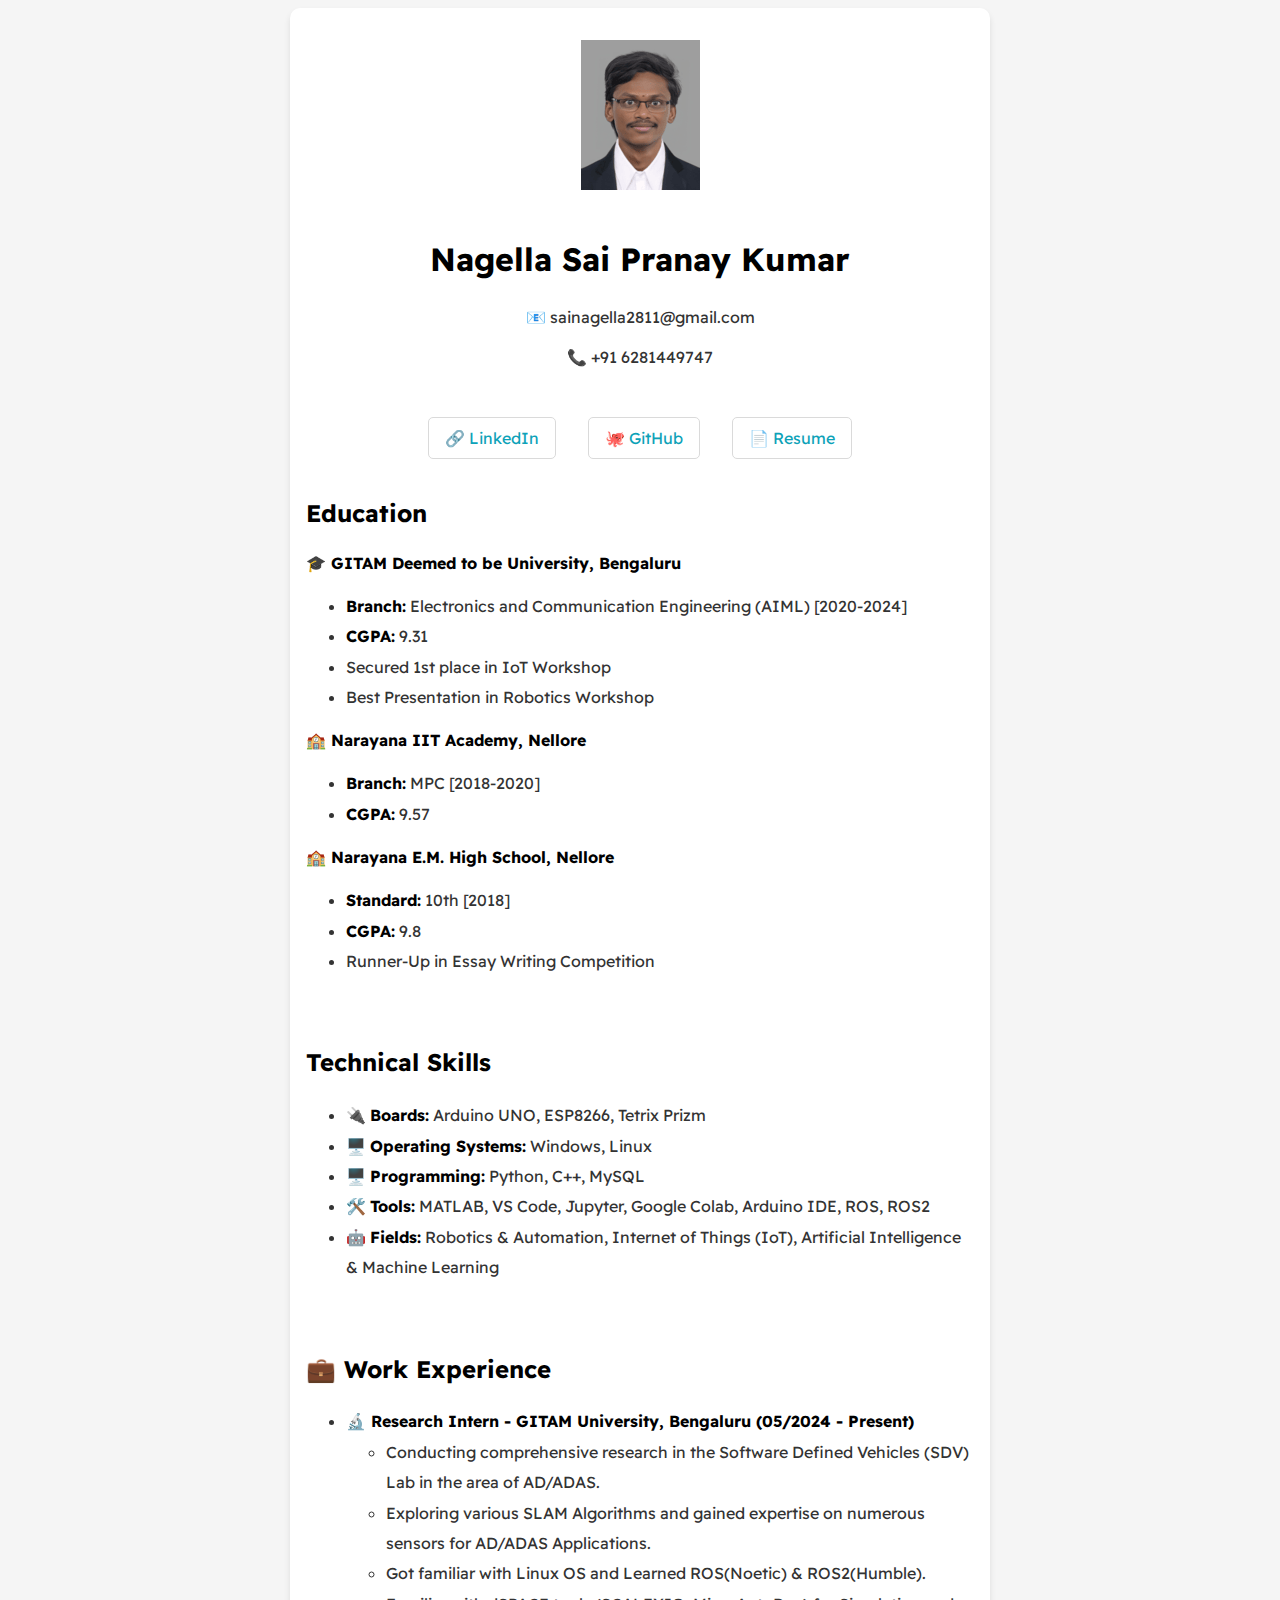
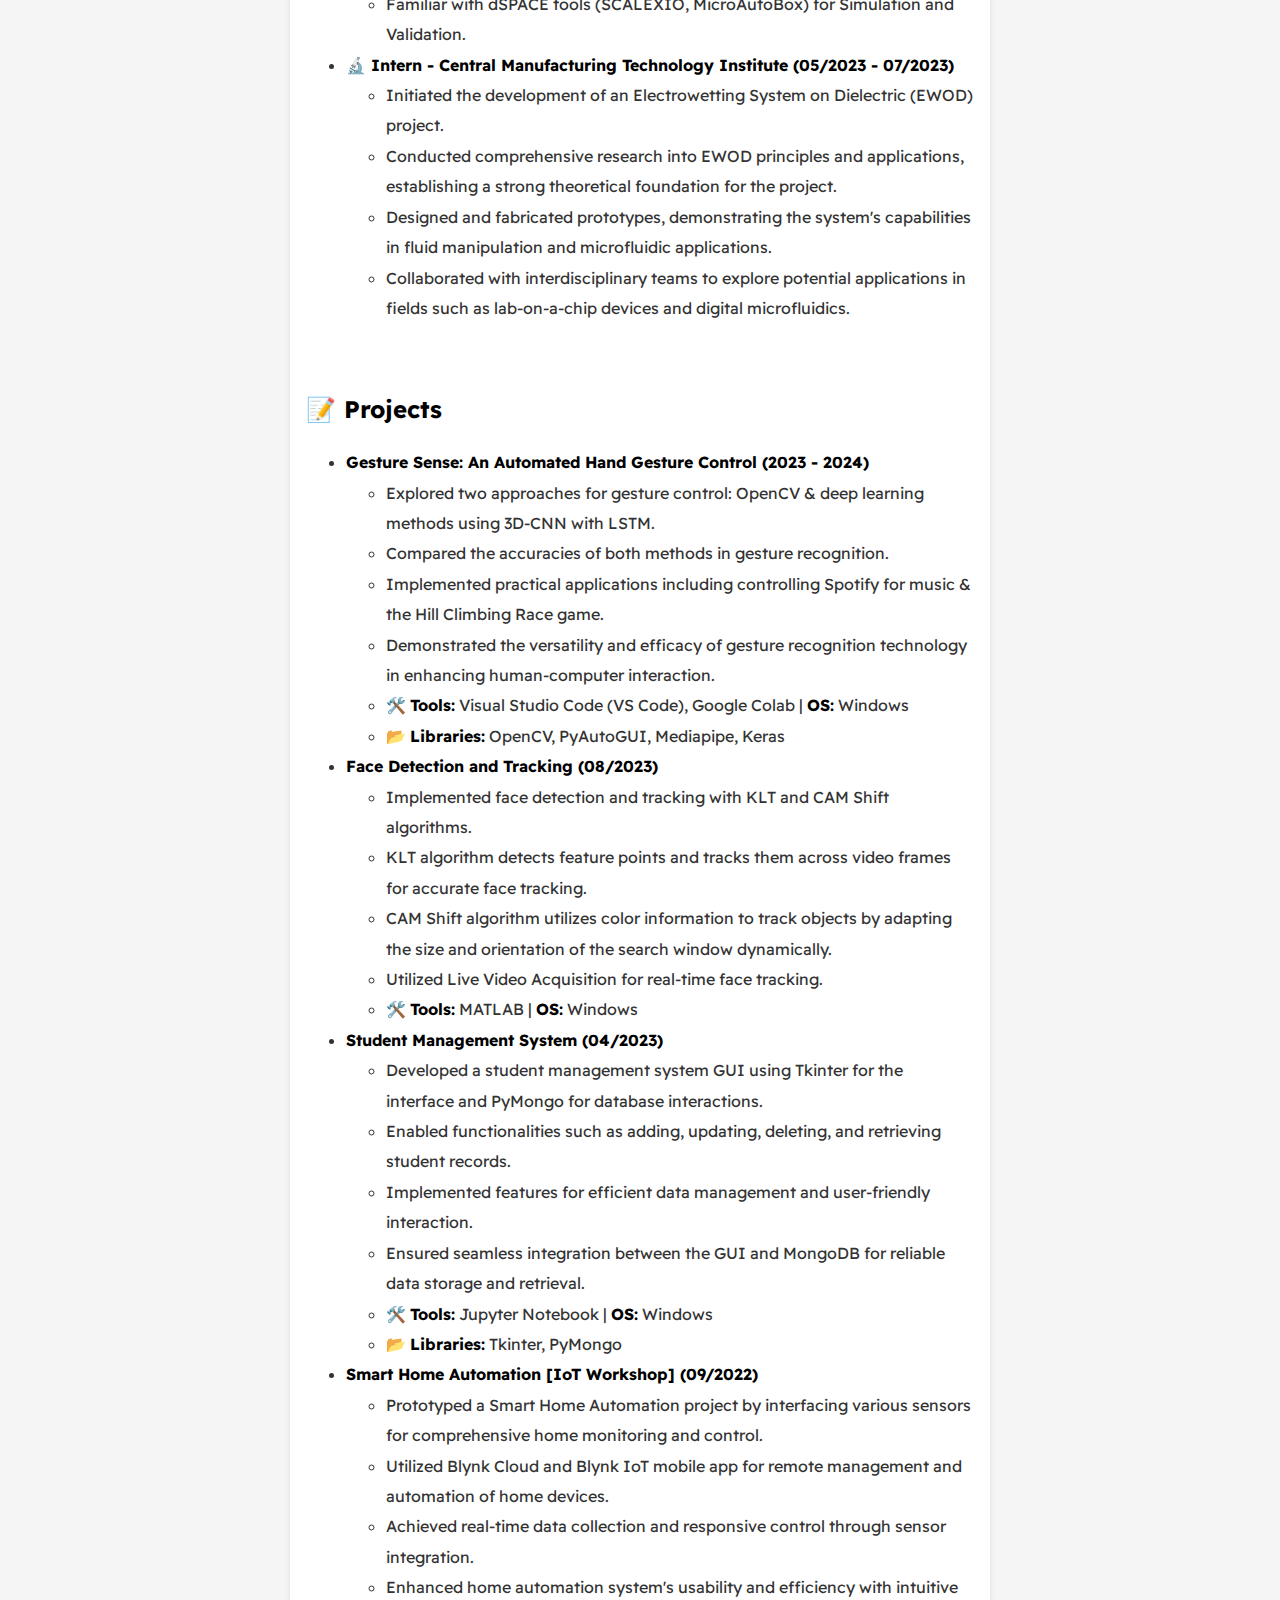
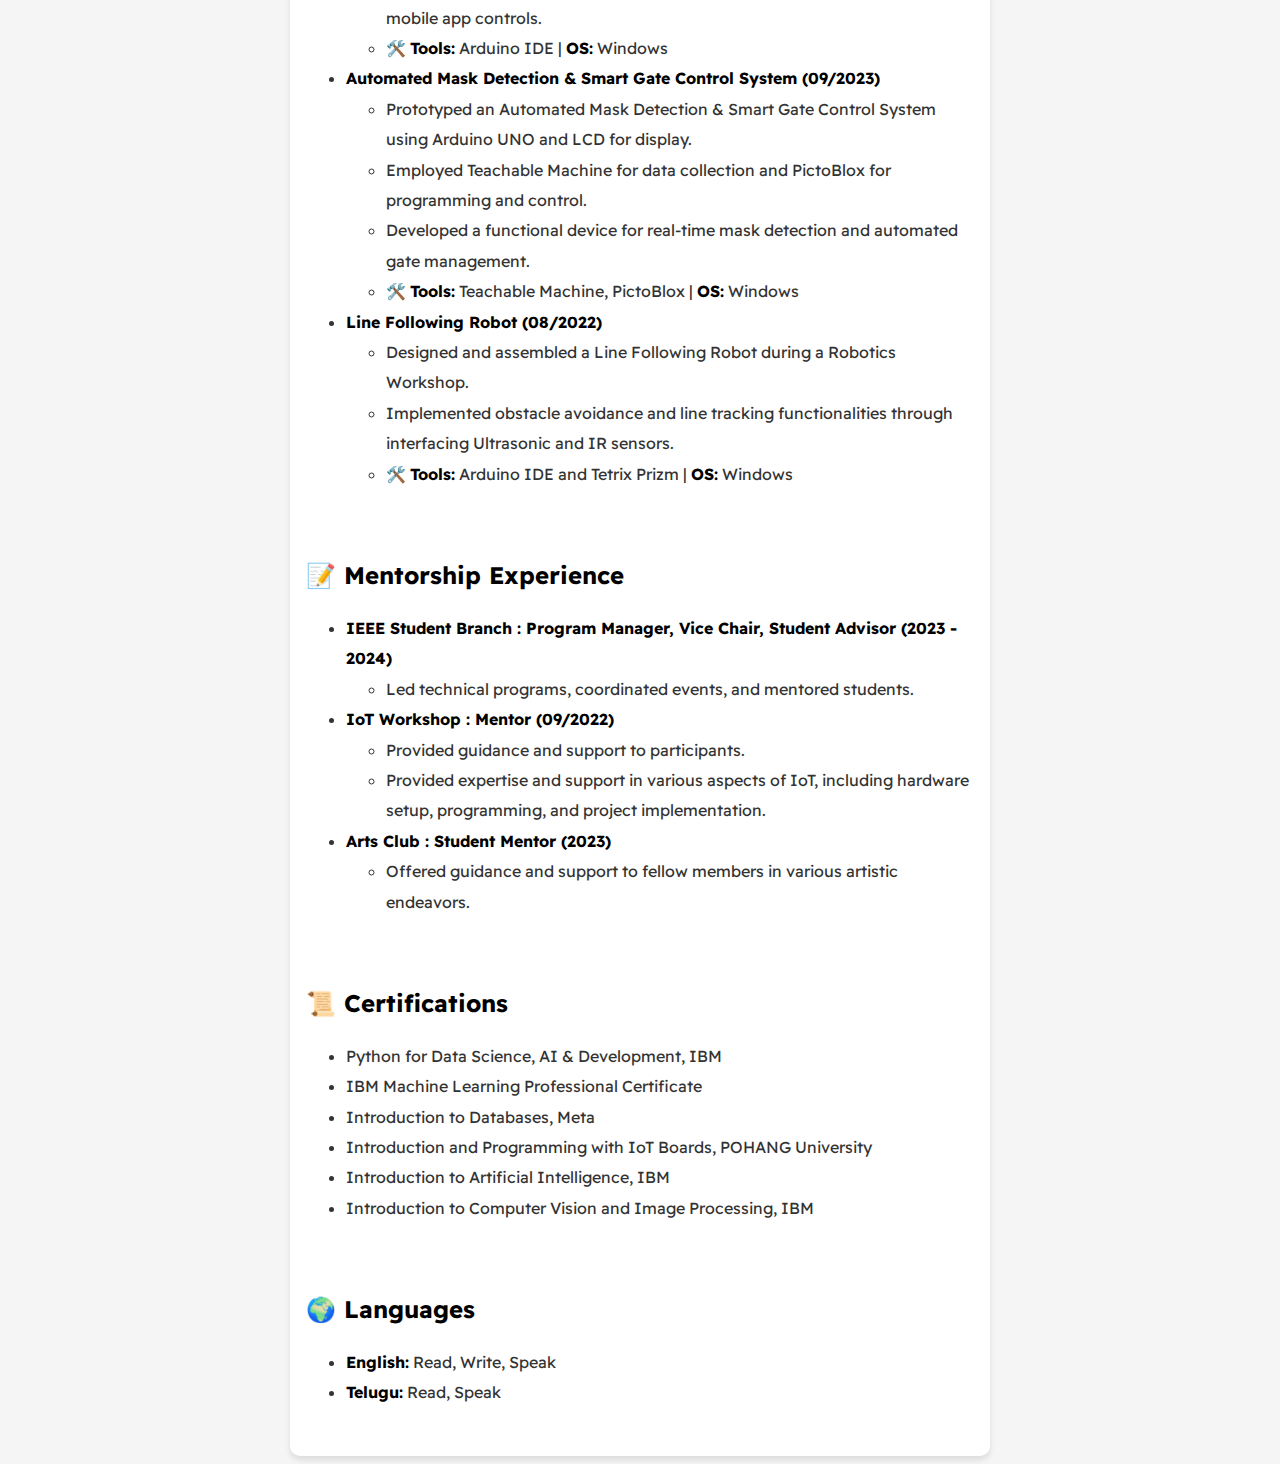
==== index.html @ af30a8bd "Updated HTML & CSS File" ====
<!DOCTYPE html>
<html>
<head>
    <meta charset="utf-8">
    <meta http-equiv="X-UA-Compatible" content="IE=edge">
    <title>Nagella Sai Pranay Kumar</title>
    <meta name="viewport" content="width=device-width, initial-scale=1">
    <link rel="stylesheet" type="text/css" media="screen" href="./Styles/main.css">
</head>
<body>
    <div id="container--main">
        <section id="wrapper--hero" class="section--page">
            <img src="./Assets/Images/Professional_Photo.png" alt="Professional Photo">
            <div>
                <h1>Nagella Sai Pranay Kumar</h1>
                <p>📧 sainagella2811@gmail.com</p>
                <p>📞 +91 6281449747</p>
            </div>
        </section>

        <section id="section--page">
            <div id="socials--list">
                <a href="https://www.linkedin.com/in/nagella2811/" target="_blank">🔗 LinkedIn</a>
                <a href="https://github.com/Sai-Pranay" target="_blank">🐙 GitHub</a>
                <a href="./Assets/Resume.pdf" target="_blank">📄 Resume</a>
            </div>
        </section>

        <section class="section--page">
            <h2>Education</h2>
        
            <strong>🎓 GITAM Deemed to be University, Bengaluru</strong>
            <ul>
                <li><strong>Branch:</strong> Electronics and Communication Engineering (AIML) [2020-2024]</li>
                <li><strong>CGPA:</strong> 9.31</li>
                <li>Secured 1st place in IoT Workshop</li>
                <li>Best Presentation in Robotics Workshop</li>
            </ul>
        
            <p><strong>🏫 Narayana IIT Academy, Nellore</strong></p>
            <ul>
                <li><strong>Branch:</strong> MPC [2018-2020]</li>
                <li><strong>CGPA:</strong> 9.57</li>
            </ul>
        
            <p><strong>🏫 Narayana E.M. High School, Nellore</strong></p>
            <ul>
                <li><strong>Standard:</strong> 10th [2018]</li>
                <li><strong>CGPA:</strong> 9.8</li>
                <li>Runner-Up in Essay Writing Competition</li>
            </ul>
        </section>
        

        <section class="section--page">
            <h2><b>Technical Skills</b></h2>
            <ul>
                <li>🔌 <b>Boards:</b> Arduino UNO, ESP8266, Tetrix Prizm</li>
                <li>🖥️ <b>Operating Systems:</b> Windows, Linux</li>
                <li>🖥️ <b>Programming:</b> Python, C++, MySQL</li>
                <li>🛠️ <b>Tools:</b> MATLAB, VS Code, Jupyter, Google Colab, Arduino IDE, ROS, ROS2</li>
                <li>🤖 <b>Fields:</b> Robotics & Automation, Internet of Things (IoT), Artificial Intelligence & Machine Learning</li>
            </ul>
        </section>

        <section class="section--page">
            <h2>💼 Work Experience</h2>
            <ul>
                <li>
                    <strong>🔬 Research Intern - GITAM University, Bengaluru (05/2024 - Present)</strong>
                    <ul>
                        <li>Conducting comprehensive research in the Software Defined Vehicles (SDV) Lab in the area of AD/ADAS.</li>
                        <li>Exploring various SLAM Algorithms and gained expertise on numerous sensors for AD/ADAS Applications.</li>
                        <li>Got familiar with Linux OS and Learned ROS(Noetic) & ROS2(Humble).</li>
                        <li>Familiar with dSPACE tools (SCALEXIO, MicroAutoBox) for Simulation and Validation.</li>
                    </ul>
                </li>
                <li>
                    <strong>🔬 Intern - Central Manufacturing Technology Institute (05/2023 - 07/2023)</strong>
                    <ul>
                        <li>Initiated the development of an Electrowetting System on Dielectric (EWOD) project.</li>
                        <li>Conducted comprehensive research into EWOD principles and applications, establishing a strong theoretical foundation for the project.</li>
                        <li>Designed and fabricated prototypes, demonstrating the system's capabilities in fluid manipulation and microfluidic applications.</li>
                        <li>Collaborated with interdisciplinary teams to explore potential applications in fields such as lab-on-a-chip devices and digital microfluidics.</li>
                    </ul>
                </li>
            </ul>
        </section>

        <section class="section--page">
            <h2>📝 <b>Projects</b></h2>
            <ul>
                <li>
                    <strong>Gesture Sense: An Automated Hand Gesture Control (2023 - 2024)</strong>
                    <ul>
                        <li>Explored two approaches for gesture control: OpenCV & deep learning methods using 3D-CNN with LSTM.</li>
                        <li>Compared the accuracies of both methods in gesture recognition.</li>
                        <li>Implemented practical applications including controlling Spotify for music & the Hill Climbing Race game.</li>
                        <li>Demonstrated the versatility and efficacy of gesture recognition technology in enhancing human-computer interaction.</li>
                        <li>🛠️ <b>Tools:</b> Visual Studio Code (VS Code), Google Colab | <b>OS:</b> Windows</li>
                        <li>📂 <b>Libraries:</b> OpenCV, PyAutoGUI, Mediapipe, Keras</li>
                    </ul>
                </li>

                <li>
                    <strong>Face Detection and Tracking (08/2023)</strong>
                    <ul>
                        <li>Implemented face detection and tracking with KLT and CAM Shift algorithms.</li>
                        <li>KLT algorithm detects feature points and tracks them across video frames for accurate face tracking.</li>
                        <li>CAM Shift algorithm utilizes color information to track objects by adapting the size and orientation of the search window dynamically.</li>
                        <li>Utilized Live Video Acquisition for real-time face tracking.</li>
                        <li>🛠️ <b>Tools:</b> MATLAB | <b>OS:</b> Windows</li>
                    </ul>
                </li>

                <li>
                    <strong>Student Management System (04/2023)</strong>
                    <ul>
                        <li>Developed a student management system GUI using Tkinter for the interface and PyMongo for database interactions.</li>
                        <li>Enabled functionalities such as adding, updating, deleting, and retrieving student records.</li>
                        <li>Implemented features for efficient data management and user-friendly interaction.</li>
                        <li>Ensured seamless integration between the GUI and MongoDB for reliable data storage and retrieval.</li>
                        <li>🛠️ <b>Tools:</b> Jupyter Notebook | <b>OS:</b> Windows</li>
                        <li>📂 <b>Libraries:</b> Tkinter, PyMongo</li>
                    </ul>
                </li>

                <li>
                    <strong>Smart Home Automation [IoT Workshop] (09/2022)</strong>
                    <ul>
                        <li>Prototyped a Smart Home Automation project by interfacing various sensors for comprehensive home monitoring and control.</li>
                        <li>Utilized Blynk Cloud and Blynk IoT mobile app for remote management and automation of home devices.</li>
                        <li>Achieved real-time data collection and responsive control through sensor integration.</li>
                        <li>Enhanced home automation system's usability and efficiency with intuitive mobile app controls.</li>
                        <li>🛠️ <b>Tools:</b> Arduino IDE | <b>OS:</b> Windows</li>
                    </ul>
                </li>
                <li>
                    <strong>Automated Mask Detection & Smart Gate Control System (09/2023)</strong>
                    <ul>
                        <li>Prototyped an Automated Mask Detection & Smart Gate Control System using Arduino UNO and LCD for display.</li>
                        <li>Employed Teachable Machine for data collection and PictoBlox for programming and control.</li>
                        <li>Developed a functional device for real-time mask detection and automated gate management.</li>
                        <li>🛠️ <b>Tools:</b> Teachable Machine, PictoBlox | <b>OS:</b> Windows</li>
                    </ul>
                </li>

                <li>
                    <strong>Line Following Robot (08/2022)</strong>
                    <ul>
                        <li>Designed and assembled a Line Following Robot during a Robotics Workshop.</li>
                        <li>Implemented obstacle avoidance and line tracking functionalities through interfacing Ultrasonic and IR sensors.</li>
                        <li>🛠️ <b>Tools:</b> Arduino IDE and Tetrix Prizm | <b>OS:</b> Windows</li>
                    </ul>
                </li>
            </ul>
        </section>

        <section class="section--page">
            <h2>📝 <b>Mentorship Experience</b></h2>
            <ul>
                <li>
                    <strong><b> IEEE Student Branch </b> : Program Manager, Vice Chair, Student Advisor (2023 - 2024)</strong> 
                    <ul>
                        <li>Led technical programs, coordinated events, and mentored students.</li>
                    </ul>
                </li>
                <li>
                    <strong><b> IoT Workshop </b> : Mentor (09/2022)</strong> 
                    <ul>
                        <li>Provided guidance and support to participants.</li>
                        <li>Provided expertise and support in various aspects of IoT, including hardware setup, programming, and project implementation.</li>
                    </ul>
                </li>
                <li>
                    <strong><b>Arts Club </b> : Student Mentor (2023)</strong> 
                    <ul>
                        <li>Offered guidance and support to fellow members in various artistic endeavors.</li>
                    </ul>
                </li>
            </ul>
        </section>

        <section class="section--page">
            <h2>📜 Certifications</h2>
            <ul>
                <li>Python for Data Science, AI & Development, IBM</li>
                <li>IBM Machine Learning Professional Certificate</li>
                <li>Introduction to Databases, Meta</li>
                <li>Introduction and Programming with IoT Boards, POHANG University</li>
                <li>Introduction to Artificial Intelligence, IBM</li>
                <li>Introduction to Computer Vision and Image Processing, IBM</li>
            </ul>
        </section>

        <section class="section--page">
            <h2>🌍 <b>Languages</b></h2>
            <ul>
                <li><b>English:</b> Read, Write, Speak</li>
                <li><b>Telugu:</b> Read, Speak</li>
            </ul>
        </section>

    </div>
</body>
</html>
---- Styles/main.css ----
@import url('https://fonts.googleapis.com/css2?family=Readex+Pro:wght@300;400;500;600;700&display=swap');

:root {
    --mainTextColor-light: #000;
    --secondaryTextColor-light: rgb(51, 51, 51);
    --mainLinkColor-light: #0da2b8;
    --mainBorderColor-light: rgb(218, 218, 218);
    --mainBgColor-light: #f5f5f5; /* Light background color */

    --mainTextColor-dark: #fff;
    --secondaryTextColor-dark: #adb0b1;
    --mainLinkColor-dark: rgb(30, 190, 214);
    --mainBorderColor-dark: #2b3031;
    --mainBgColor-dark: #1e1e1e; /* Neutral dark background color */

    --mainTextColor: var(--mainTextColor-light); /* Default to light theme */
    --secondaryTextColor: var(--secondaryTextColor-light);
    --mainLinkColor: var(--mainLinkColor-light);
    --mainBorderColor: var(--mainBorderColor-light);
    --mainBgColor: var(--mainBgColor-light);
}

* {
    font-family: 'Readex Pro';
    line-height: 1.5em;
    box-sizing: border-box;
    color: var(--mainTextColor);
}

body {
    background-color: var(--mainBgColor);
}

p, span, li {
    color: var(--secondaryTextColor);
    font-size: 1em;
}

a {
    text-decoration: none;
    color: var(--mainLinkColor);
    font-weight: 500;
    transition: color 0.3s ease-in-out;
}

li {
    line-height: 1.9em;
}

#container--main {
    max-width: 700px;
    margin: 0 auto;
    padding: 1em;
    background-color: #fff; /* Adds contrast for light theme */
    border-radius: 10px; /* Slightly rounded corners */
    box-shadow: 0 4px 6px rgba(0, 0, 0, 0.1); /* Soft shadow */
}

.section--page {
    padding-top: 1em;
    padding-bottom: 1em;
}

#wrapper--hero {
    display: flex;
    flex-direction: column; /* Align items vertically */
    align-items: center;    /* Center align all content */
    text-align: center;     /* Center text inside the section */
    gap: 1.5em;             /* Adjust spacing between elements */
}

#profile-pic {
    width: 150px;           /* Adjust width */
    height: 150px;          /* Adjust height */
    object-fit: cover;      /* Ensure the image fills the square dimensions */
    border-radius: 0;       /* Remove rounded corners for a square image */
    border: 2px solid var(--mainLinkColor); /* Add a border for better visibility */
}

#socials--list {
    display: flex;
    justify-content: center; /* Centers the links horizontally */
    align-items: center;
    column-gap: 2em;         /* Add space between links */
    margin-top: 1em;
    flex-wrap: wrap;         /* Wraps content on smaller screens */
}

#socials--list a {
    font-weight: 400;
    color: var(--mainLinkColor);
    font-size: 1em;
    transition: color 0.3s ease-in-out;
    padding: 0.5em 1em;      /* Adds clickable area */
    border: 1px solid var(--mainBorderColor);
    border-radius: 5px;     /* Rounded corners for links */
    background-color: #fff; /* Light background for links */
    text-align: center;
}

#socials--list a:hover {
    color: #ffae42;         /* Change link color on hover */
    background-color: var(--mainLinkColor);
    color: #fff;
}

#qualifications--list {
    list-style: none;
}

#wrapper--techstack__items {
    display: flex;
    flex-wrap: wrap;
    gap: 1em;
    font-size: 0.9em;
}

.card--techstack {
    border: 1px solid var(--mainBorderColor);
    border-radius: 5px;
    padding: 0.5em 1em;
    align-items: center;
    background-color: #fff; /* Background for individual cards */
    box-shadow: 0 2px 4px rgba(0, 0, 0, 0.1);
}

.card--project {
    padding-top: 1em;
    padding-bottom: 1em;
    border-top: 1px solid var(--mainBorderColor);
}

.card--project a {
    color: var(--mainTextColor);
    transition: 0.3s;
}

.card--project a:hover {
    color: rgb(30, 190, 214);
}

.card--work-history {
    border-left: 1px solid var(--mainBorderColor);
    margin-top: 3em;
    margin-bottom: 3em;
    padding-left: 2em;
}

.line-break {
    background-color: var(--mainBorderColor);
    height: 1px;
}

@media (max-width: 600px) {
    #socials--list {
        flex-direction: column; /* Stack links vertically on small screens */
        row-gap: 1em;           /* Add spacing between stacked links */
    }

    #profile-pic {
        width: 150px;
        height: 150px;
    }

    .card--work-history {
        border-left: none;
        padding-left: 0;
    }
}
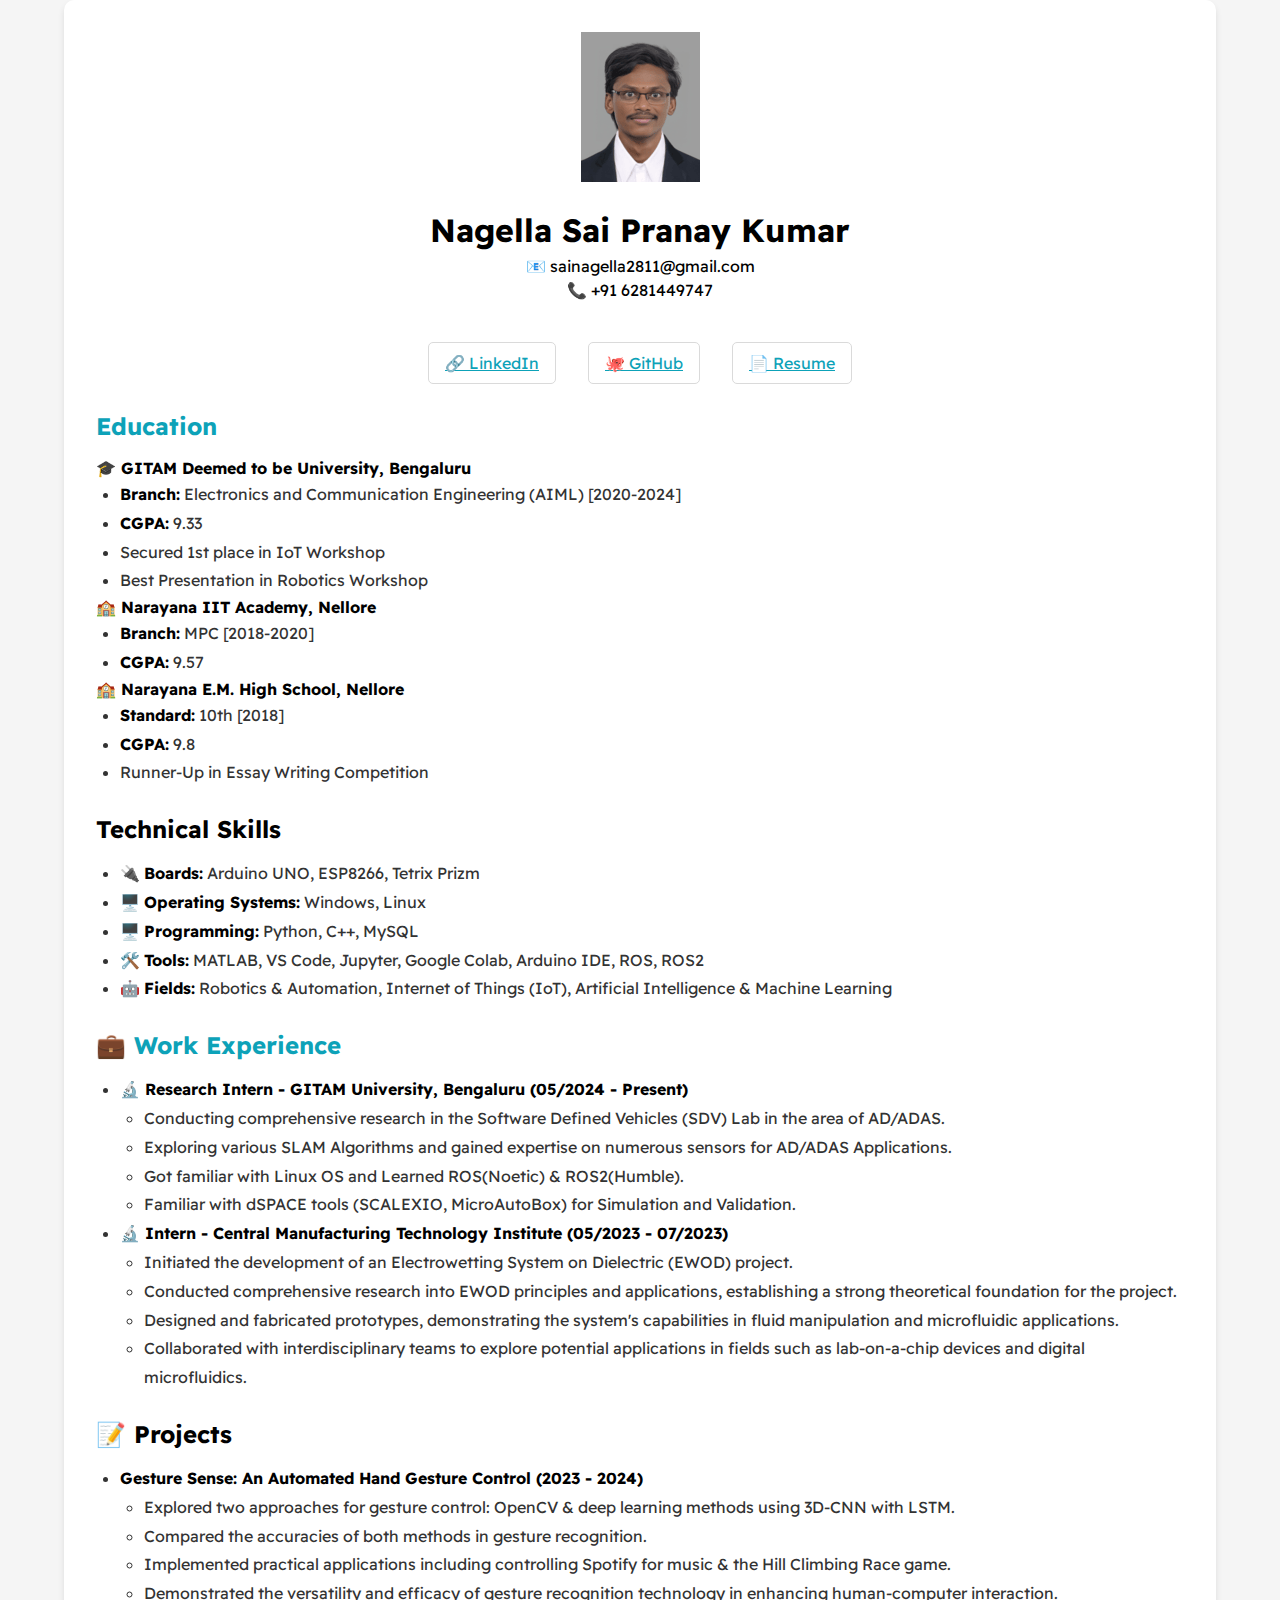
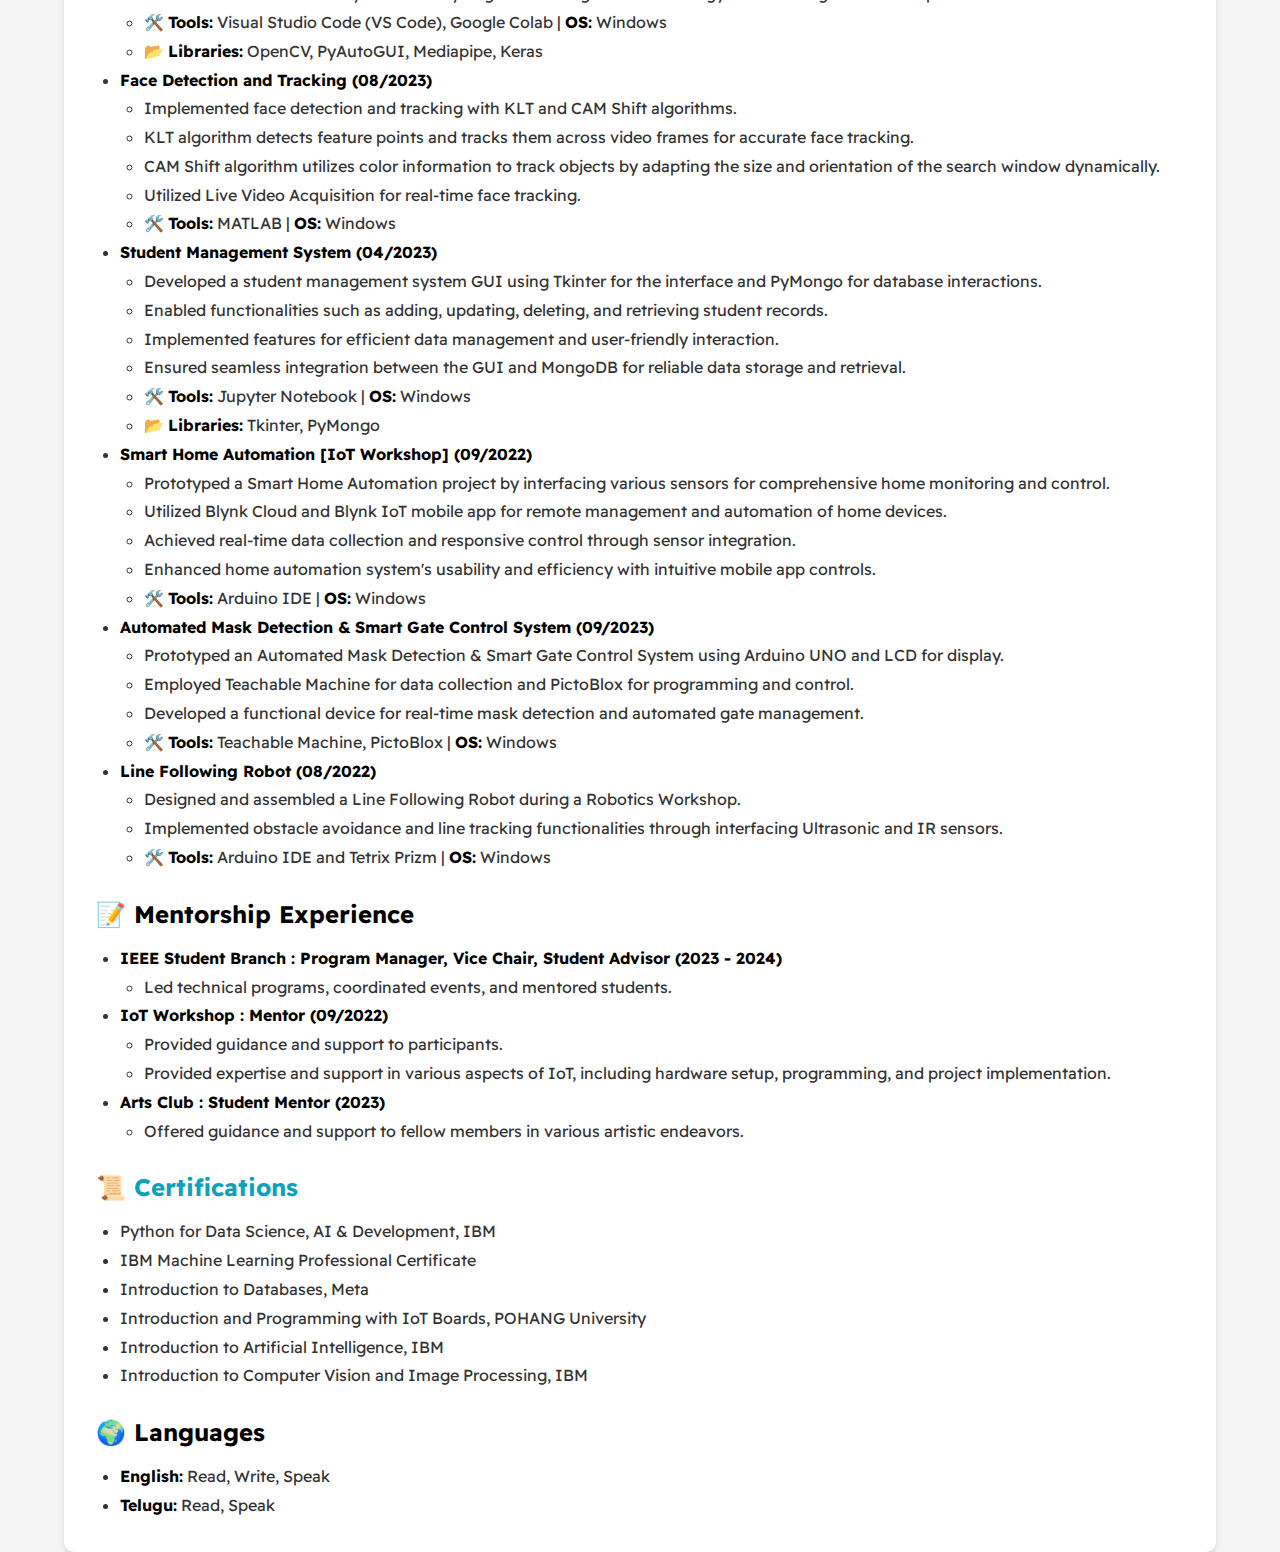
==== commit 90d7e2f4: "Update index.html" ====
--- a/index.html
+++ b/index.html
@@ -32,7 +32,7 @@
             <strong>🎓 GITAM Deemed to be University, Bengaluru</strong>
             <ul>
                 <li><strong>Branch:</strong> Electronics and Communication Engineering (AIML) [2020-2024]</li>
-                <li><strong>CGPA:</strong> 9.31</li>
+                <li><strong>CGPA:</strong> 9.33</li>
                 <li>Secured 1st place in IoT Workshop</li>
                 <li>Best Presentation in Robotics Workshop</li>
             </ul>
--- a/Styles/main.css
+++ b/Styles/main.css
@@ -21,44 +21,39 @@
 }
 
 * {
-    font-family: 'Readex Pro';
+    font-family: 'Readex Pro', sans-serif;
     line-height: 1.5em;
     box-sizing: border-box;
     color: var(--mainTextColor);
+    margin: 0;
+    padding: 0;
 }
 
 body {
     background-color: var(--mainBgColor);
-}
-
-p, span, li {
-    color: var(--secondaryTextColor);
-    font-size: 1em;
-}
-
-a {
-    text-decoration: none;
-    color: var(--mainLinkColor);
-    font-weight: 500;
-    transition: color 0.3s ease-in-out;
-}
-
-li {
-    line-height: 1.9em;
+    display: flex;
+    justify-content: center;
+    align-items: center;
+    min-height: 100vh; /* Makes the body occupy full height of the viewport */
+    margin: 0;
 }
 
 #container--main {
-    max-width: 700px;
-    margin: 0 auto;
-    padding: 1em;
+    width: 90%; /* Occupy 90% of the screen width */
+    max-width: 1200px; /* Cap the width for large screens */
     background-color: #fff; /* Adds contrast for light theme */
     border-radius: 10px; /* Slightly rounded corners */
     box-shadow: 0 4px 6px rgba(0, 0, 0, 0.1); /* Soft shadow */
+    padding: 2em;
+    display: flex;
+    flex-direction: column;
+    gap: 1.5em;
 }
 
-.section--page {
-    padding-top: 1em;
-    padding-bottom: 1em;
+h2 {
+    font-size: 1.5em;
+    margin-bottom: 0.5em;
+    color: #0da2b8; /* Blue color for h2 headings */
 }
 
 #wrapper--hero {
@@ -70,20 +65,19 @@
 }
 
 #profile-pic {
-    width: 150px;           /* Adjust width */
-    height: 150px;          /* Adjust height */
-    object-fit: cover;      /* Ensure the image fills the square dimensions */
-    border-radius: 0;       /* Remove rounded corners for a square image */
-    border: 2px solid var(--mainLinkColor); /* Add a border for better visibility */
+    width: 150px;
+    height: 150px;
+    object-fit: cover;
+    border-radius: 0;
+    border: 2px solid var(--mainLinkColor);
 }
 
 #socials--list {
     display: flex;
-    justify-content: center; /* Centers the links horizontally */
-    align-items: center;
-    column-gap: 2em;         /* Add space between links */
+    justify-content: center;
+    column-gap: 2em;
     margin-top: 1em;
-    flex-wrap: wrap;         /* Wraps content on smaller screens */
+    flex-wrap: wrap;
 }
 
 #socials--list a {
@@ -91,28 +85,25 @@
     color: var(--mainLinkColor);
     font-size: 1em;
     transition: color 0.3s ease-in-out;
-    padding: 0.5em 1em;      /* Adds clickable area */
+    padding: 0.5em 1em;
     border: 1px solid var(--mainBorderColor);
-    border-radius: 5px;     /* Rounded corners for links */
-    background-color: #fff; /* Light background for links */
+    border-radius: 5px;
+    background-color: #fff;
     text-align: center;
 }
 
 #socials--list a:hover {
-    color: #ffae42;         /* Change link color on hover */
     background-color: var(--mainLinkColor);
     color: #fff;
 }
 
-#qualifications--list {
-    list-style: none;
+.section--page ul {
+    padding-left: 1.5em;
 }
 
-#wrapper--techstack__items {
-    display: flex;
-    flex-wrap: wrap;
-    gap: 1em;
-    font-size: 0.9em;
+.section--page ul li {
+    line-height: 1.8em;
+    color: var(--secondaryTextColor);
 }
 
 .card--techstack {
@@ -120,13 +111,12 @@
     border-radius: 5px;
     padding: 0.5em 1em;
     align-items: center;
-    background-color: #fff; /* Background for individual cards */
+    background-color: #fff;
     box-shadow: 0 2px 4px rgba(0, 0, 0, 0.1);
 }
 
 .card--project {
-    padding-top: 1em;
-    padding-bottom: 1em;
+    padding: 1em;
     border-top: 1px solid var(--mainBorderColor);
 }
 
@@ -141,8 +131,8 @@
 
 .card--work-history {
     border-left: 1px solid var(--mainBorderColor);
-    margin-top: 3em;
-    margin-bottom: 3em;
+    margin-top: 2em;
+    margin-bottom: 2em;
     padding-left: 2em;
 }
 
@@ -151,19 +141,38 @@
     height: 1px;
 }
 
-@media (max-width: 600px) {
-    #socials--list {
-        flex-direction: column; /* Stack links vertically on small screens */
-        row-gap: 1em;           /* Add spacing between stacked links */
+/* Media Queries for Responsive Design */
+@media (max-width: 768px) {
+    #container--main {
+        width: 95%; /* Use 95% of screen width for tablets and smaller devices */
+    }
+
+    h2 {
+        font-size: 1.3em; /* Slightly smaller headings */
     }
 
     #profile-pic {
-        width: 150px;
-        height: 150px;
+        width: 120px; /* Smaller profile picture */
+        height: 120px;
     }
 
-    .card--work-history {
-        border-left: none;
-        padding-left: 0;
+    #socials--list {
+        flex-direction: column; /* Stack links vertically */
+        row-gap: 1em;
     }
 }
+
+@media (max-width: 480px) {
+    #container--main {
+        padding: 1em; /* Reduce padding for very small devices */
+    }
+
+    h2 {
+        font-size: 1.2em;
+    }
+
+    #socials--list a {
+        font-size: 0.9em; /* Smaller font size for links */
+        padding: 0.4em 0.8em;
+    }
+}
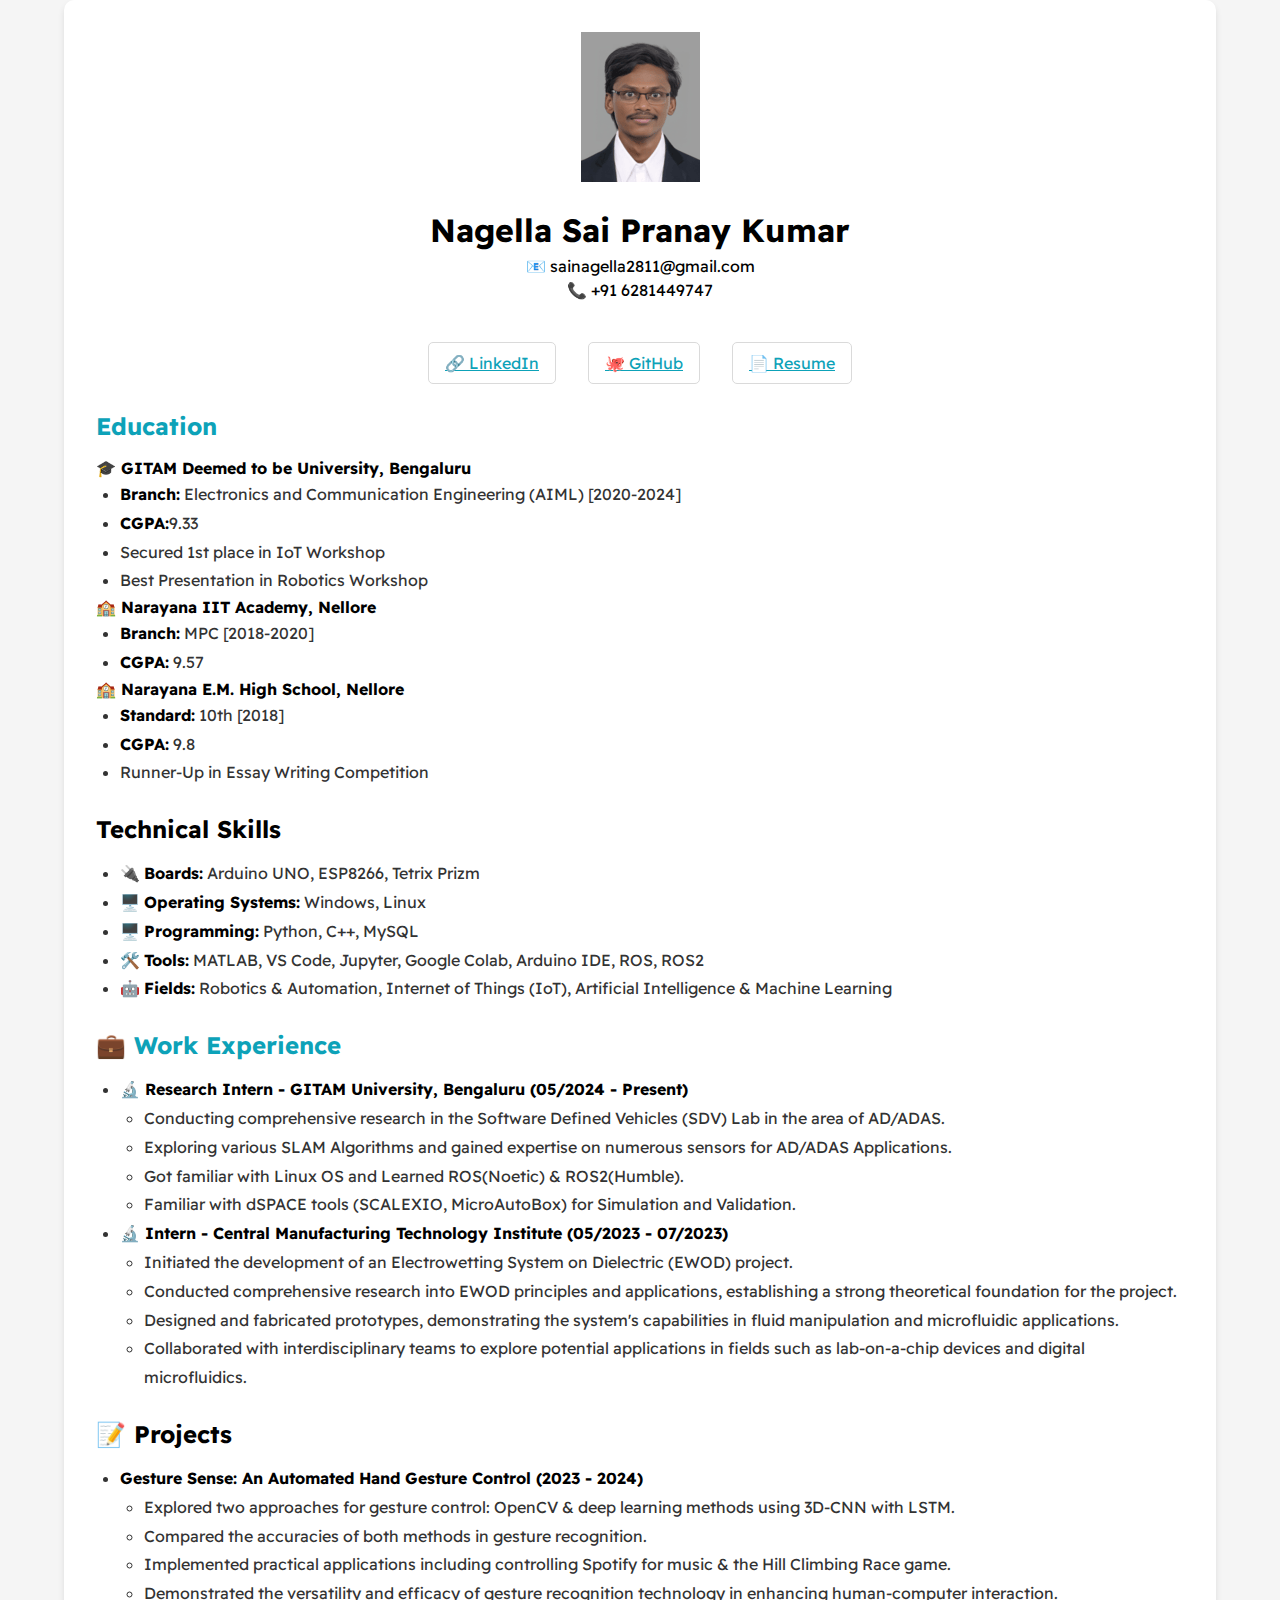
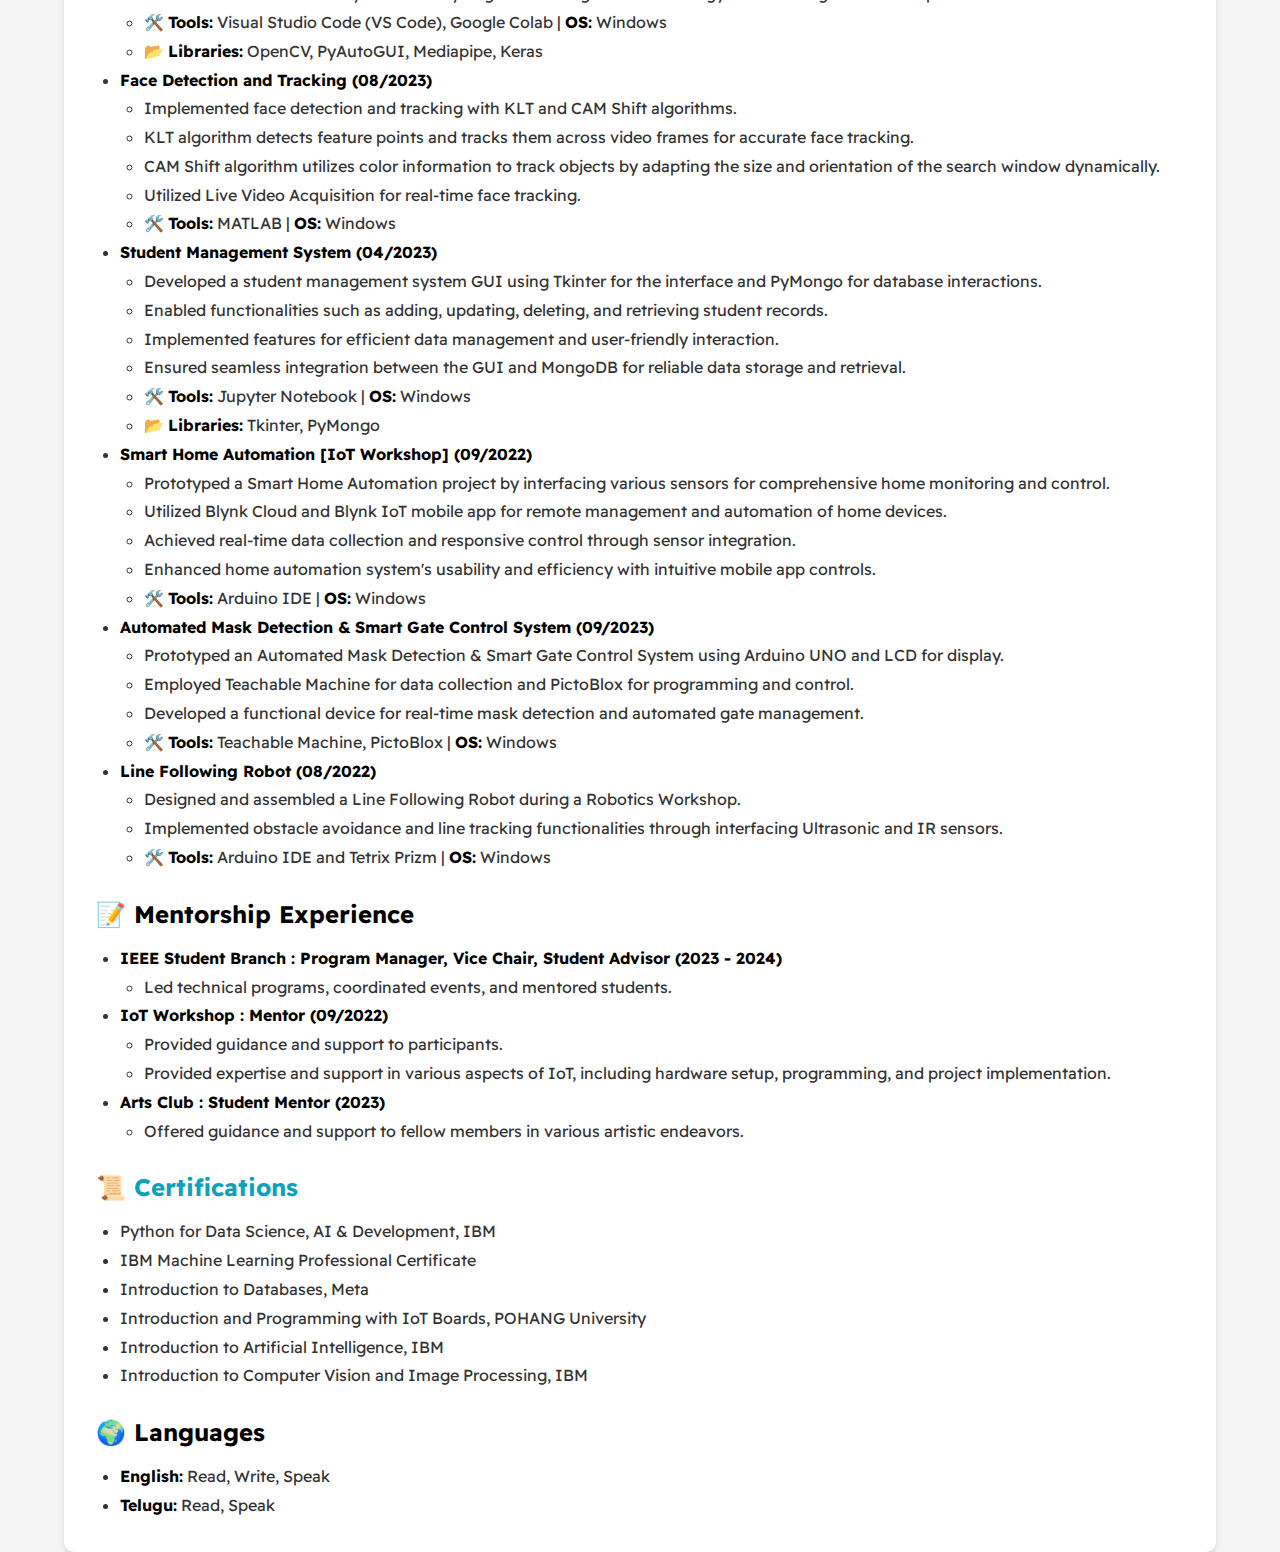
==== commit fc4c5df0: "Updated index.html" ====
--- a/index.html
+++ b/index.html
@@ -32,7 +32,7 @@
             <strong>🎓 GITAM Deemed to be University, Bengaluru</strong>
             <ul>
                 <li><strong>Branch:</strong> Electronics and Communication Engineering (AIML) [2020-2024]</li>
-                <li><strong>CGPA:</strong> 9.33</li>
+                <li><strong>CGPA:</strong>9.33</li>
                 <li>Secured 1st place in IoT Workshop</li>
                 <li>Best Presentation in Robotics Workshop</li>
             </ul>
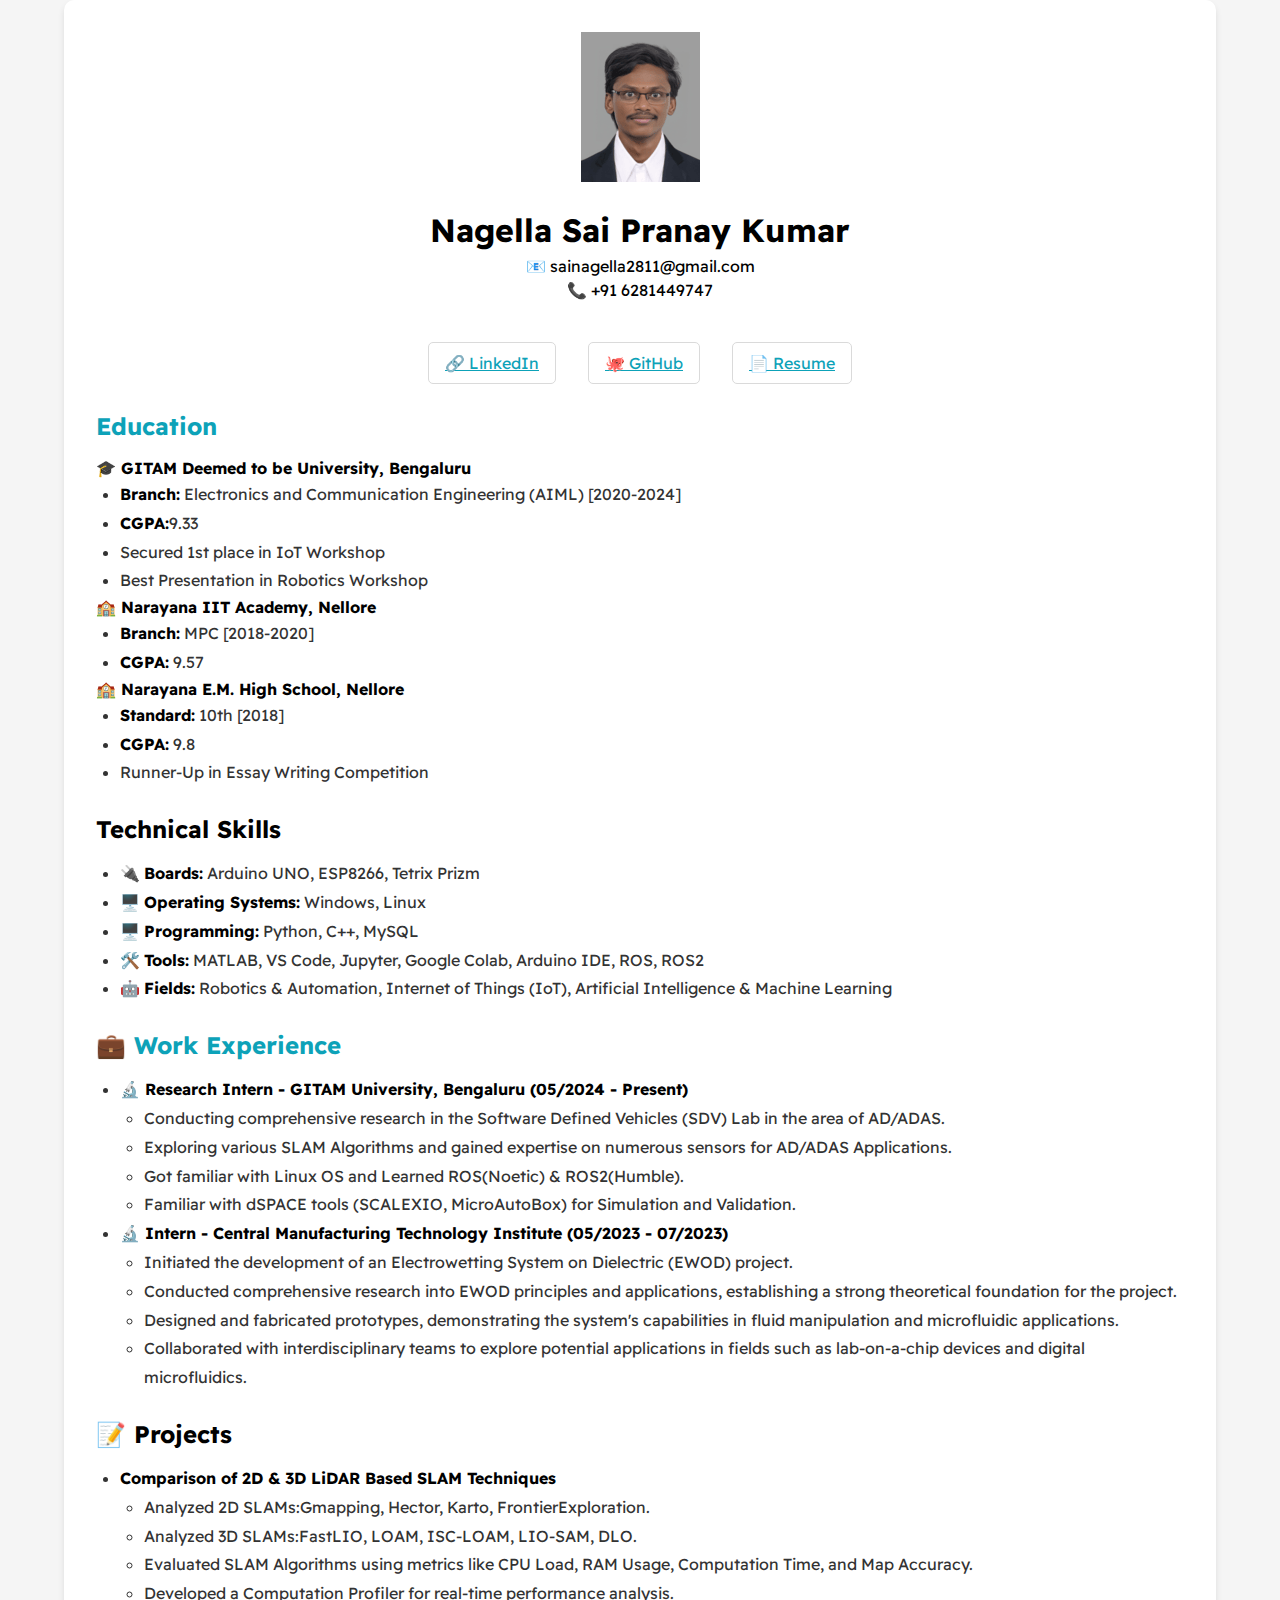
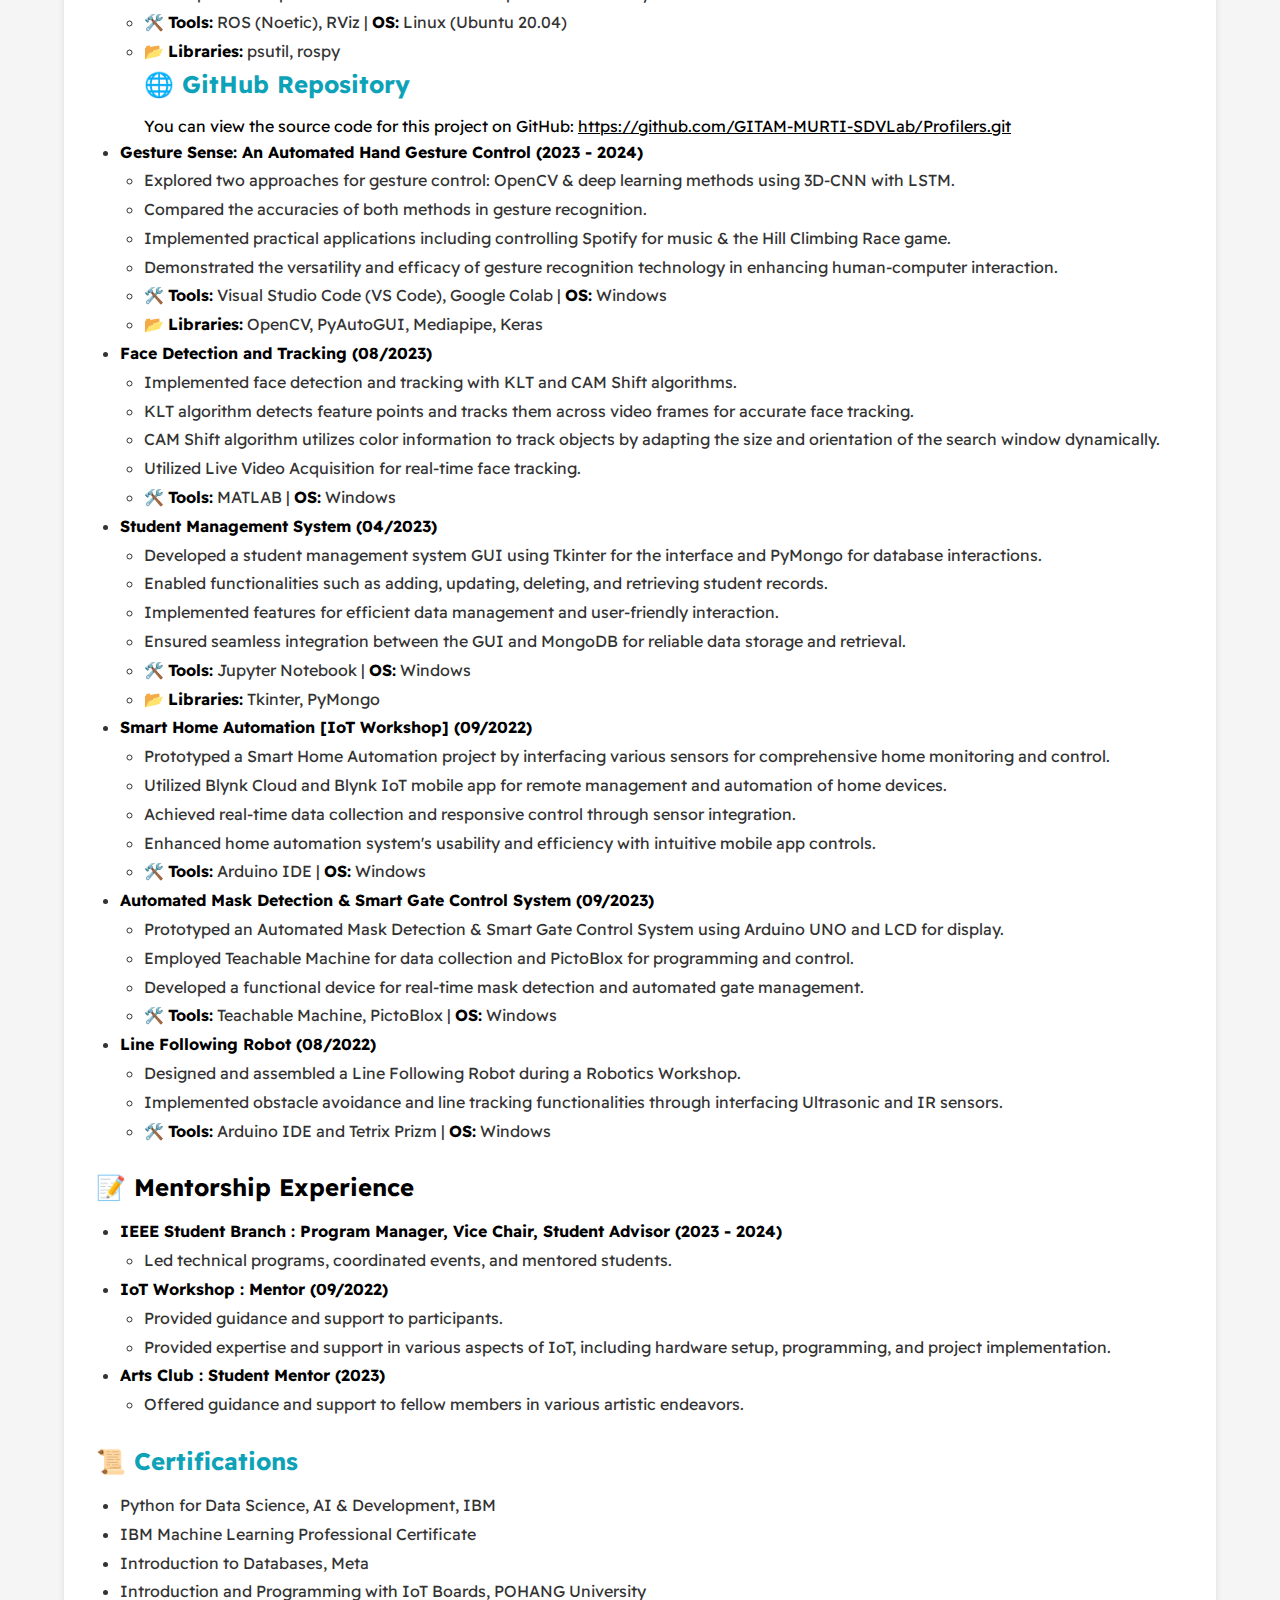
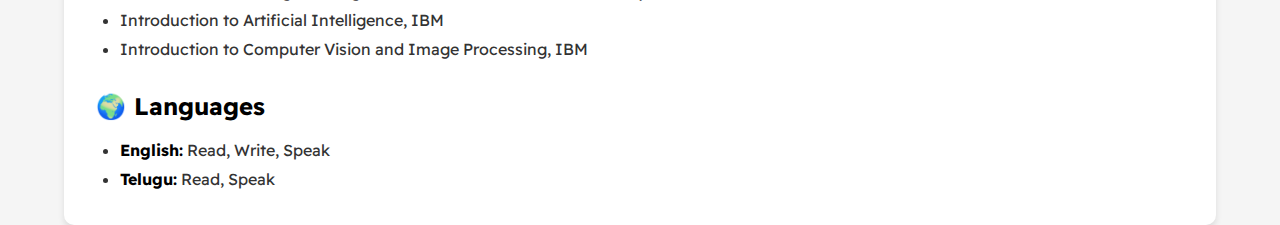
==== commit 18d539d6: "Updated index.html" ====
--- a/index.html
+++ b/index.html
@@ -90,6 +90,24 @@
         <section class="section--page">
             <h2>📝 <b>Projects</b></h2>
             <ul>
+                
+                <li>
+                    <strong>Comparison of 2D & 3D LiDAR Based SLAM Techniques</strong>
+                    <ul>
+                        <li>Analyzed 2D SLAMs:Gmapping, Hector, Karto, FrontierExploration.</li>
+                        <li>Analyzed 3D SLAMs:FastLIO, LOAM, ISC-LOAM, LIO-SAM, DLO.</li>
+                        <li>Evaluated SLAM Algorithms using metrics like CPU Load, RAM Usage, Computation Time, and Map Accuracy.</li>
+                        <li>Developed a Computation Profiler for real-time performance analysis.</li>
+                        <li>🛠️ <b>Tools:</b> ROS (Noetic), RViz | <b>OS:</b> Linux (Ubuntu 20.04)</li>
+                        <li>📂 <b>Libraries:</b> psutil, rospy</li>
+                        <h2>🌐 GitHub Repository</h2>
+                        <p>
+                            You can view the source code for this project on GitHub: 
+                            <a href="https://github.com/GITAM-MURTI-SDVLab/Profilers.git" target="_blank">https://github.com/GITAM-MURTI-SDVLab/Profilers.git</a>
+                        </p>
+                    </ul>
+                </li>
+                
                 <li>
                     <strong>Gesture Sense: An Automated Hand Gesture Control (2023 - 2024)</strong>
                     <ul>
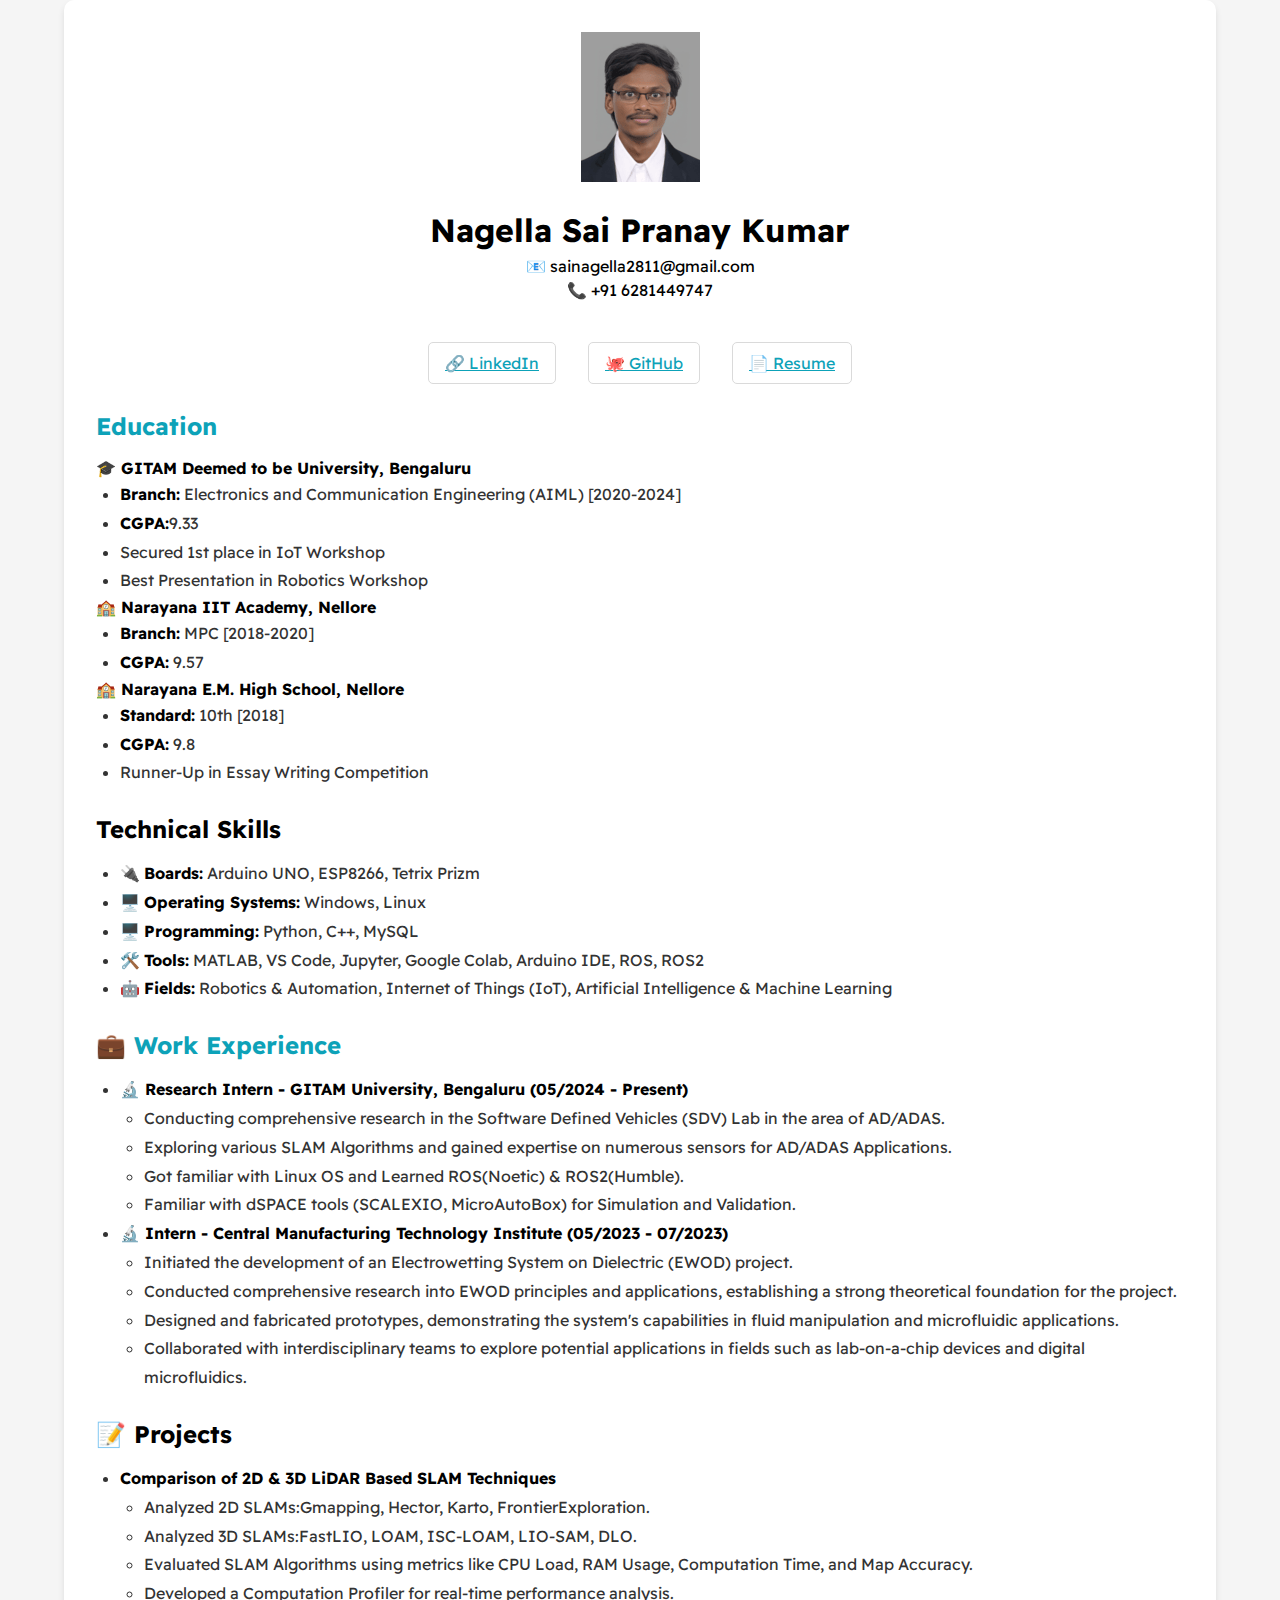
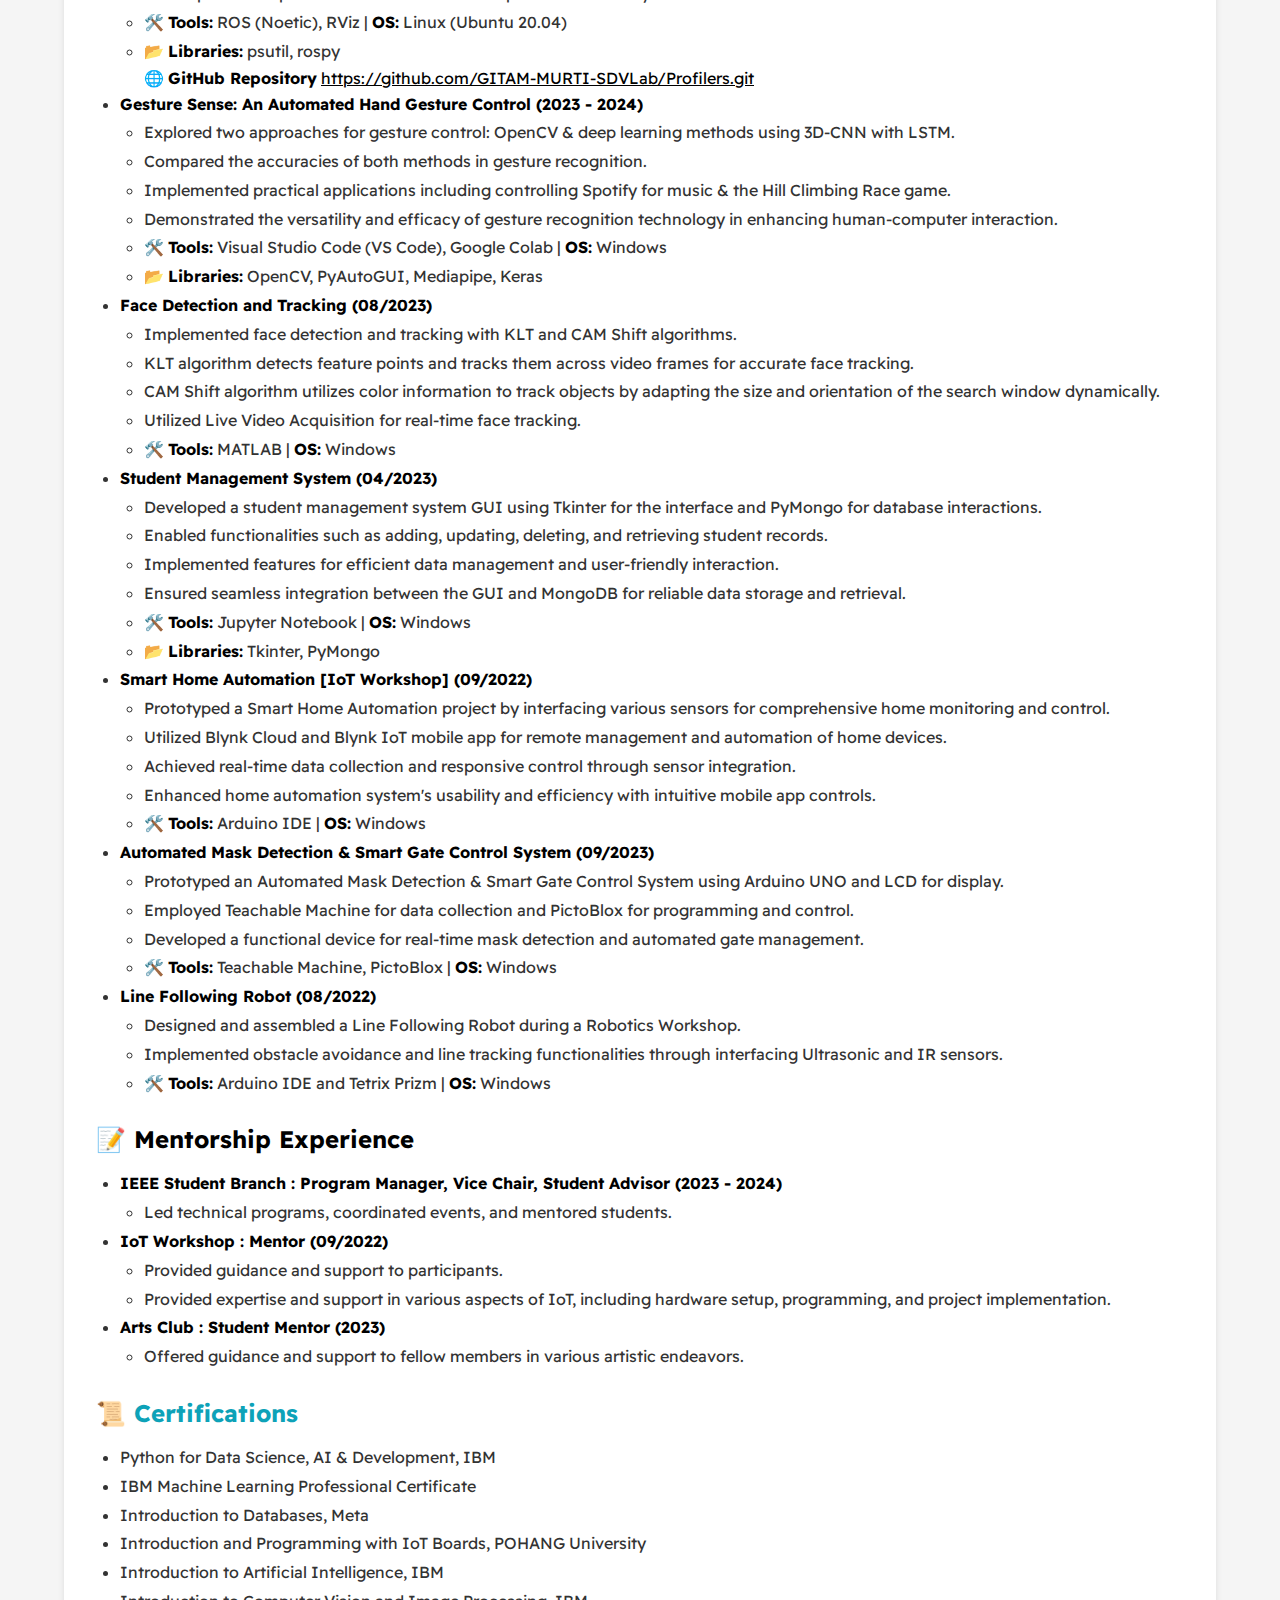
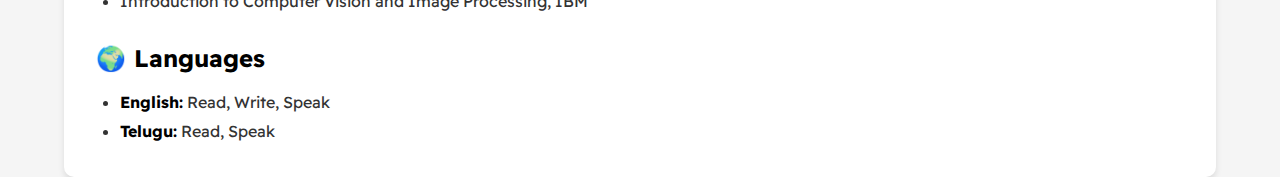
==== commit c76db26a: "Updated index.html" ====
--- a/index.html
+++ b/index.html
@@ -100,9 +100,8 @@
                         <li>Developed a Computation Profiler for real-time performance analysis.</li>
                         <li>🛠️ <b>Tools:</b> ROS (Noetic), RViz | <b>OS:</b> Linux (Ubuntu 20.04)</li>
                         <li>📂 <b>Libraries:</b> psutil, rospy</li>
-                        <h2>🌐 GitHub Repository</h2>
                         <p>
-                            You can view the source code for this project on GitHub: 
+                            🌐 <b>GitHub Repository</b>
                             <a href="https://github.com/GITAM-MURTI-SDVLab/Profilers.git" target="_blank">https://github.com/GITAM-MURTI-SDVLab/Profilers.git</a>
                         </p>
                     </ul>
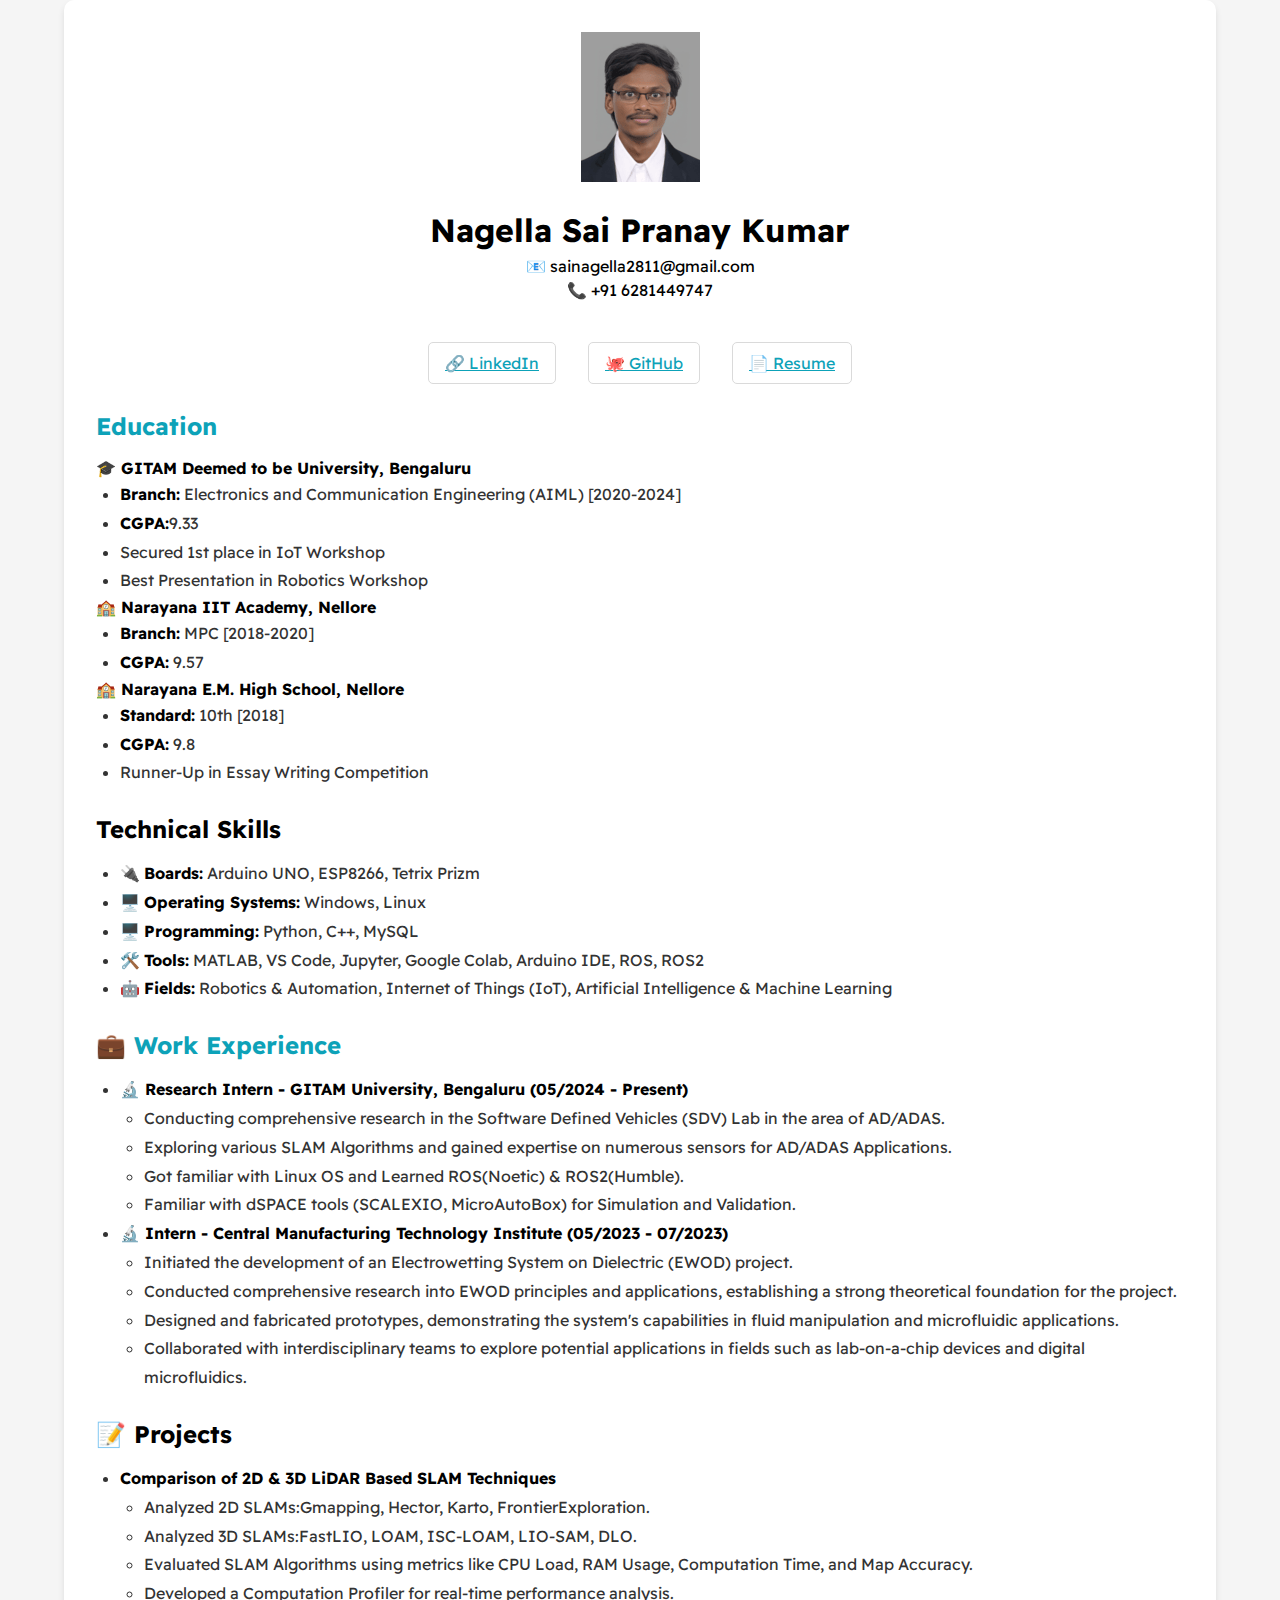
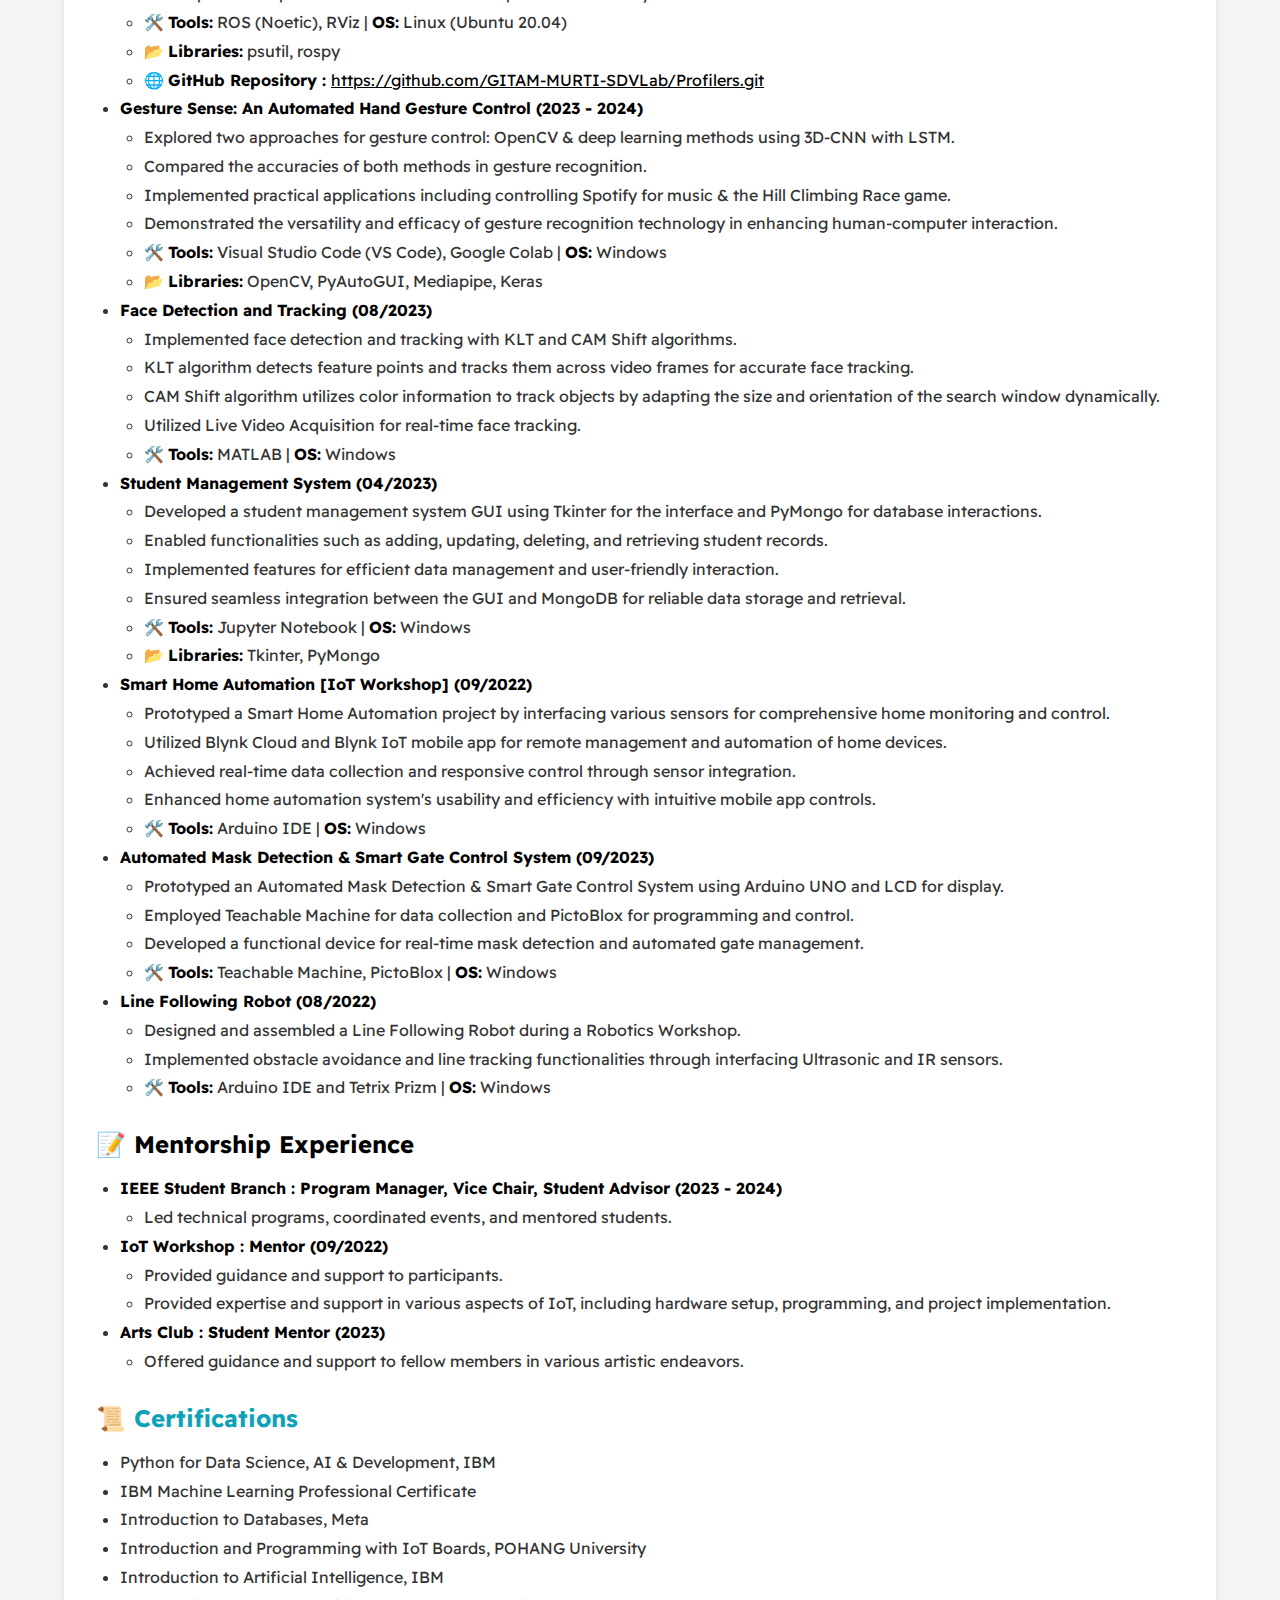
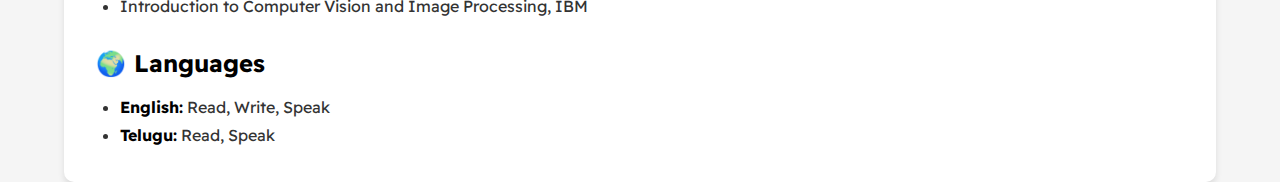
==== commit 7777d180: "Updated index.html" ====
--- a/index.html
+++ b/index.html
@@ -100,10 +100,10 @@
                         <li>Developed a Computation Profiler for real-time performance analysis.</li>
                         <li>🛠️ <b>Tools:</b> ROS (Noetic), RViz | <b>OS:</b> Linux (Ubuntu 20.04)</li>
                         <li>📂 <b>Libraries:</b> psutil, rospy</li>
-                        <p>
-                            🌐 <b>GitHub Repository</b>
+                        <li>
+                            🌐 <b>GitHub Repository : </b>
                             <a href="https://github.com/GITAM-MURTI-SDVLab/Profilers.git" target="_blank">https://github.com/GITAM-MURTI-SDVLab/Profilers.git</a>
-                        </p>
+                        </li>
                     </ul>
                 </li>
                 
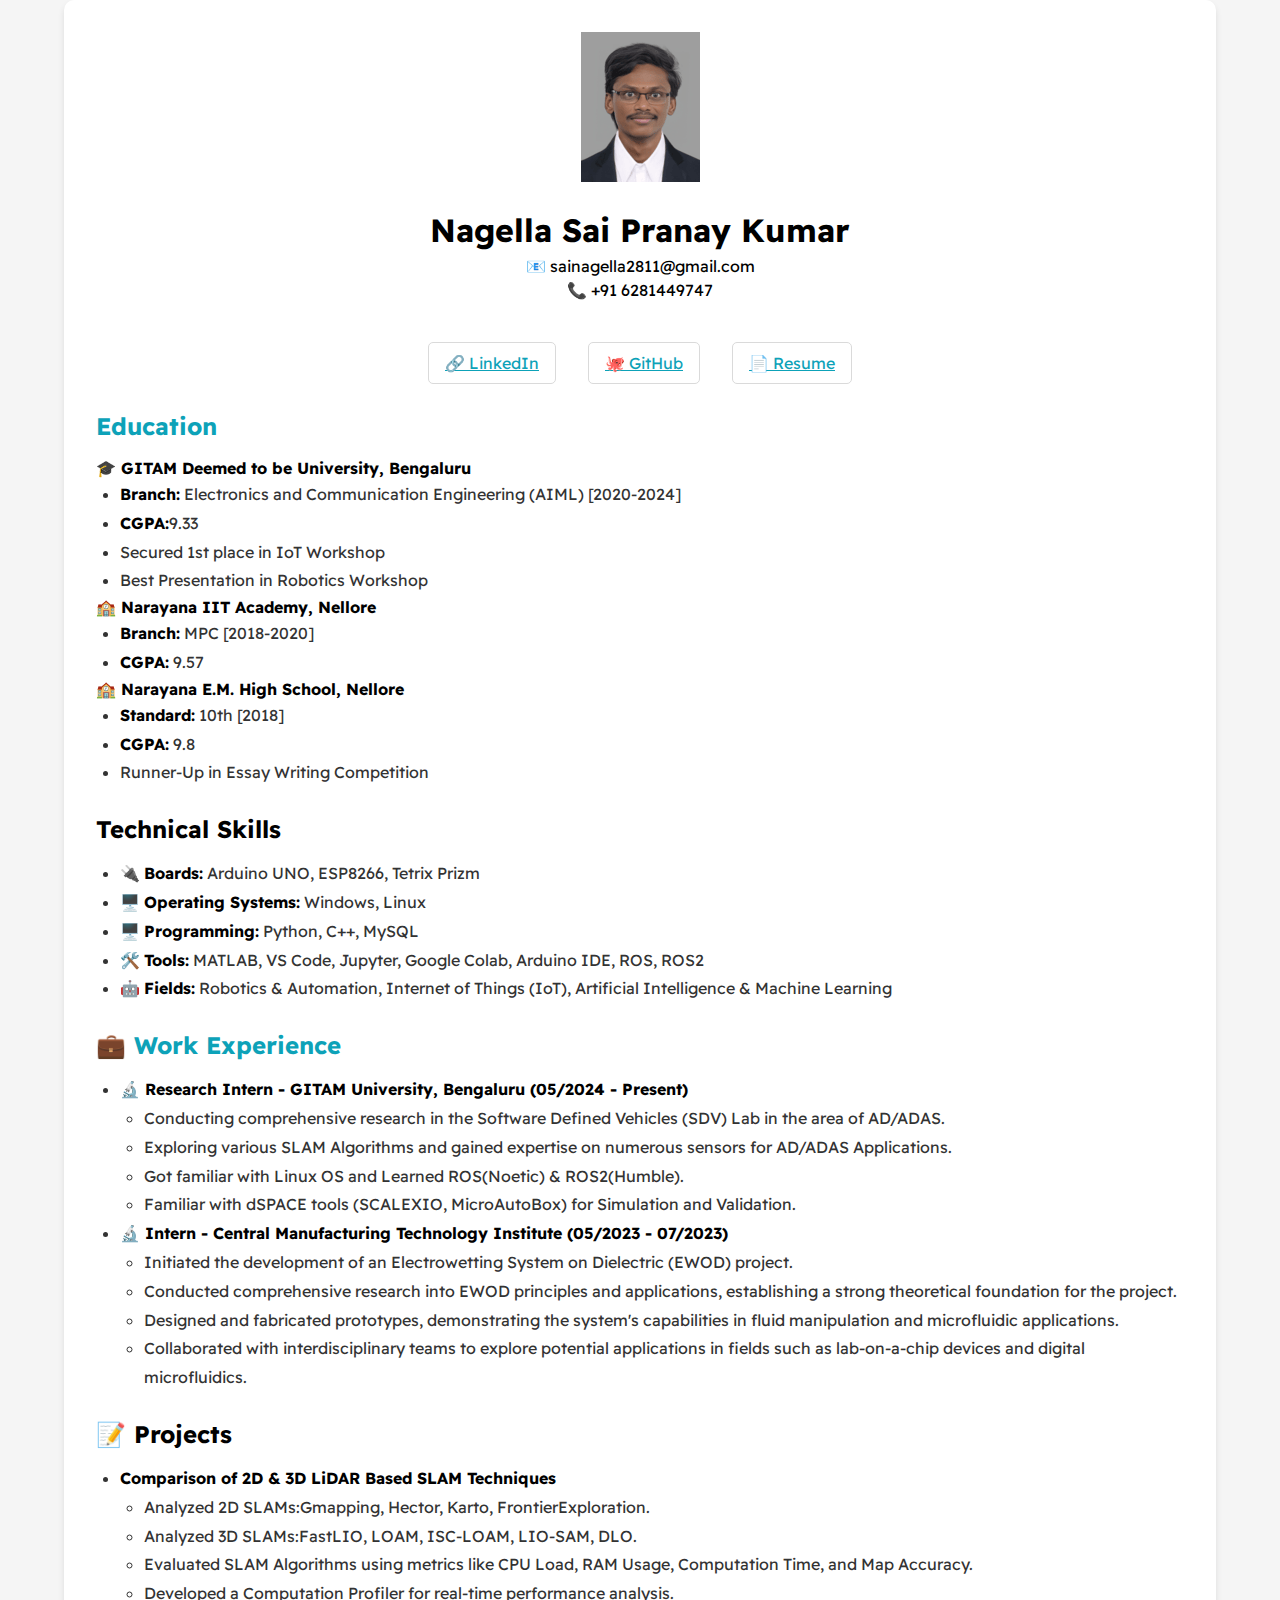
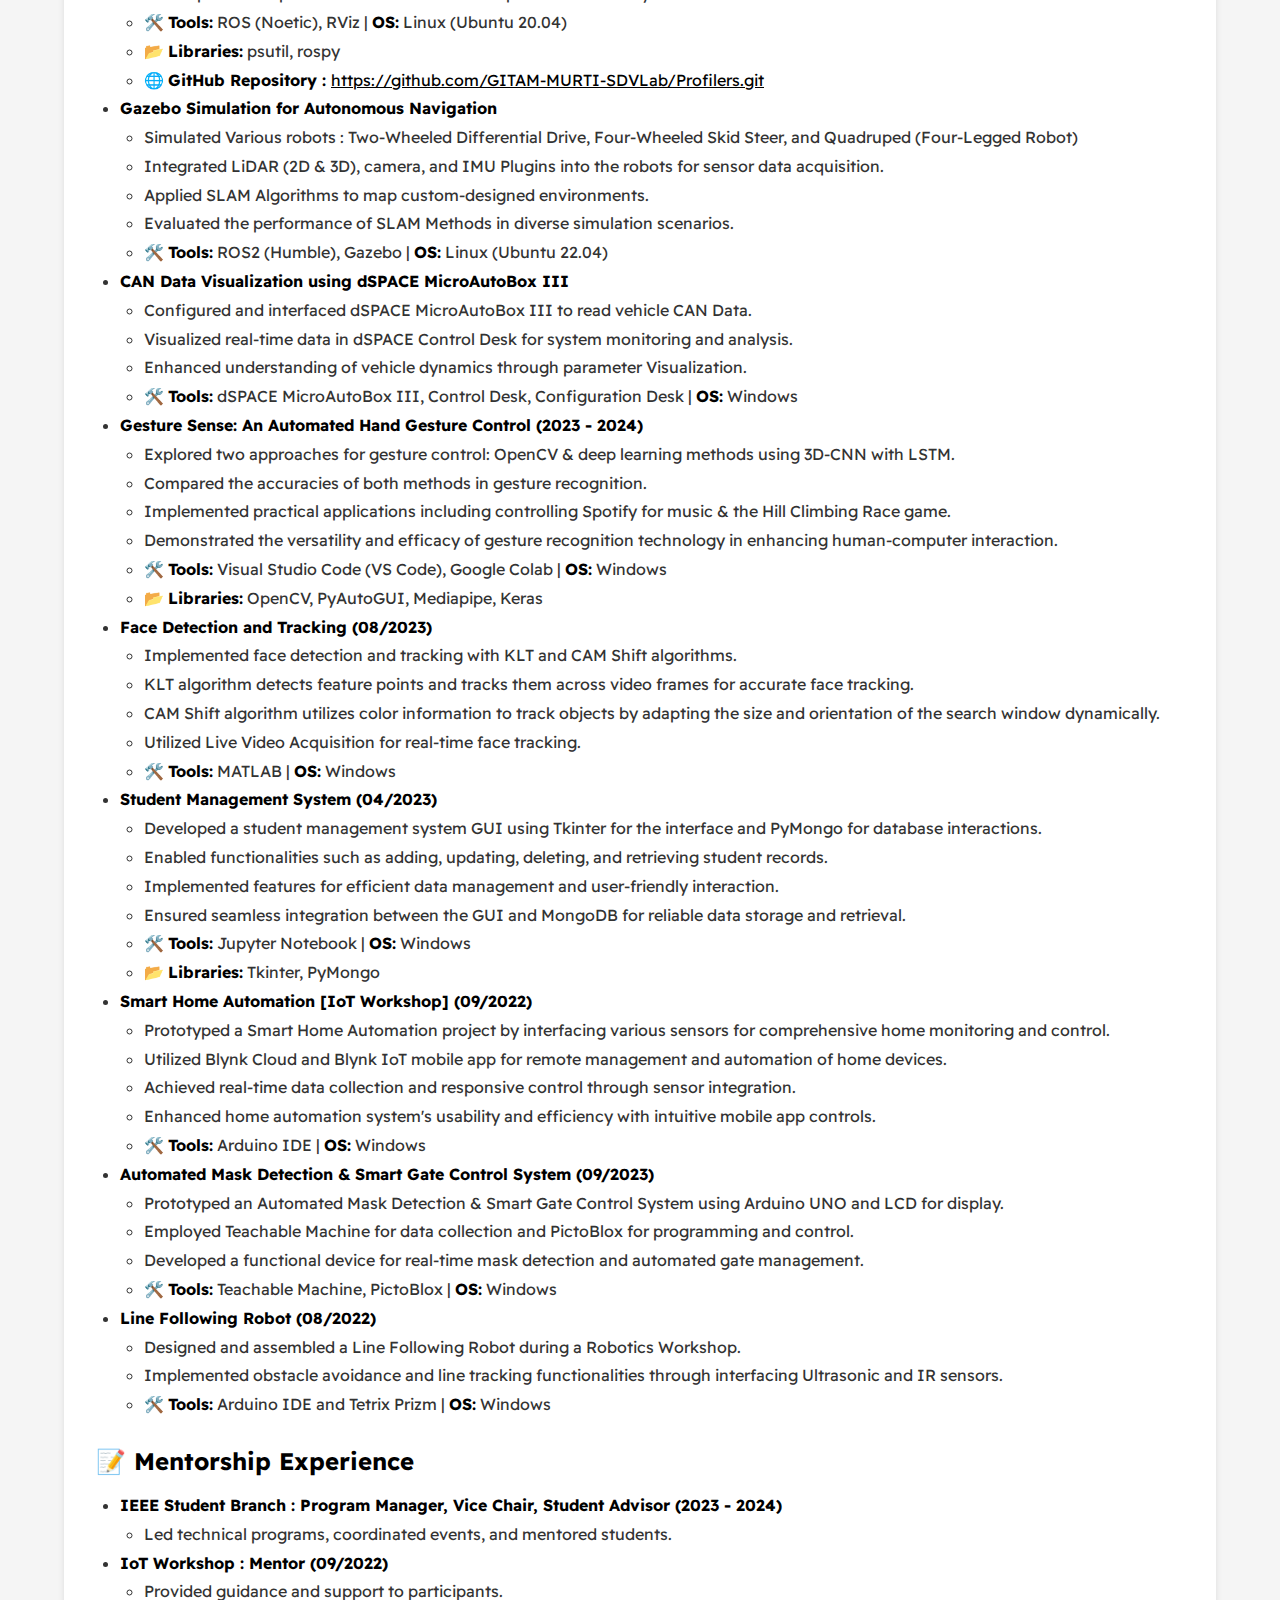
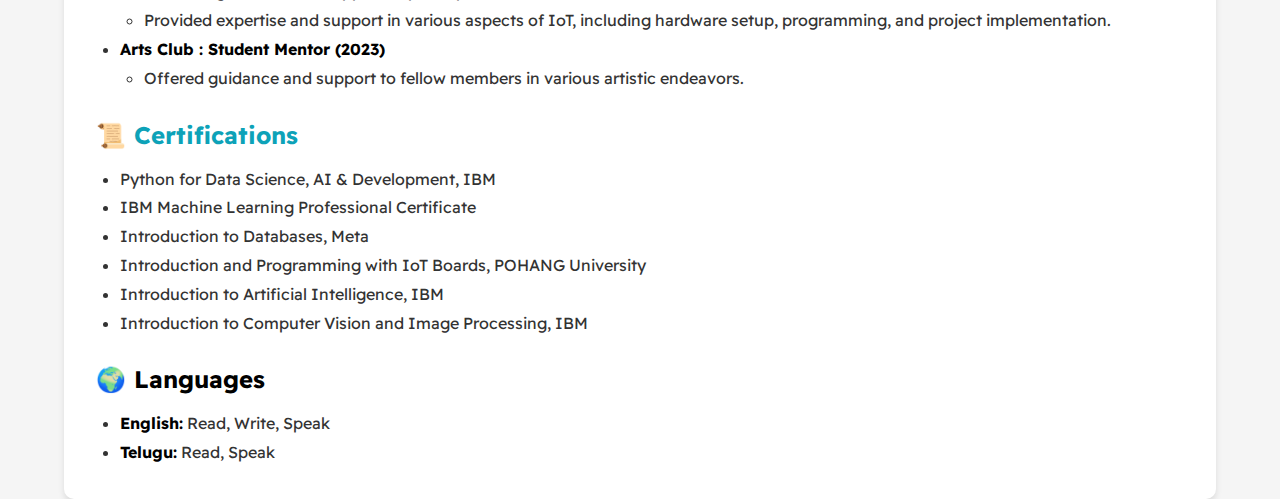
==== commit ff73e397: "Updated index.html" ====
--- a/index.html
+++ b/index.html
@@ -108,6 +108,27 @@
                 </li>
                 
                 <li>
+                    <strong>Gazebo Simulation for Autonomous Navigation</strong>
+                    <ul>
+                        <li>Simulated Various robots : Two-Wheeled Differential Drive, Four-Wheeled Skid Steer, and Quadruped (Four-Legged Robot)</li>
+                        <li>Integrated LiDAR (2D & 3D), camera, and IMU Plugins into the robots for sensor data acquisition.</li>
+                        <li>Applied SLAM Algorithms to map custom-designed environments.</li>
+                        <li>Evaluated the performance of SLAM Methods in diverse simulation scenarios.</li>
+                        <li>🛠️ <b>Tools:</b> ROS2 (Humble), Gazebo | <b>OS:</b> Linux (Ubuntu 22.04)</li>
+                    </ul>
+                </li>
+
+                <li>
+                    <strong>CAN Data Visualization using dSPACE MicroAutoBox III</strong>
+                    <ul>
+                        <li>Configured and interfaced dSPACE MicroAutoBox III to read vehicle CAN Data.</li>
+                        <li>Visualized real-time data in dSPACE Control Desk for system monitoring and analysis.</li>
+                        <li>Enhanced understanding of vehicle dynamics through parameter Visualization.</li>
+                        <li>🛠️ <b>Tools:</b> dSPACE MicroAutoBox III, Control Desk, Configuration Desk | <b>OS:</b> Windows</li>
+                    </ul>
+                </li>
+
+                <li>
                     <strong>Gesture Sense: An Automated Hand Gesture Control (2023 - 2024)</strong>
                     <ul>
                         <li>Explored two approaches for gesture control: OpenCV & deep learning methods using 3D-CNN with LSTM.</li>
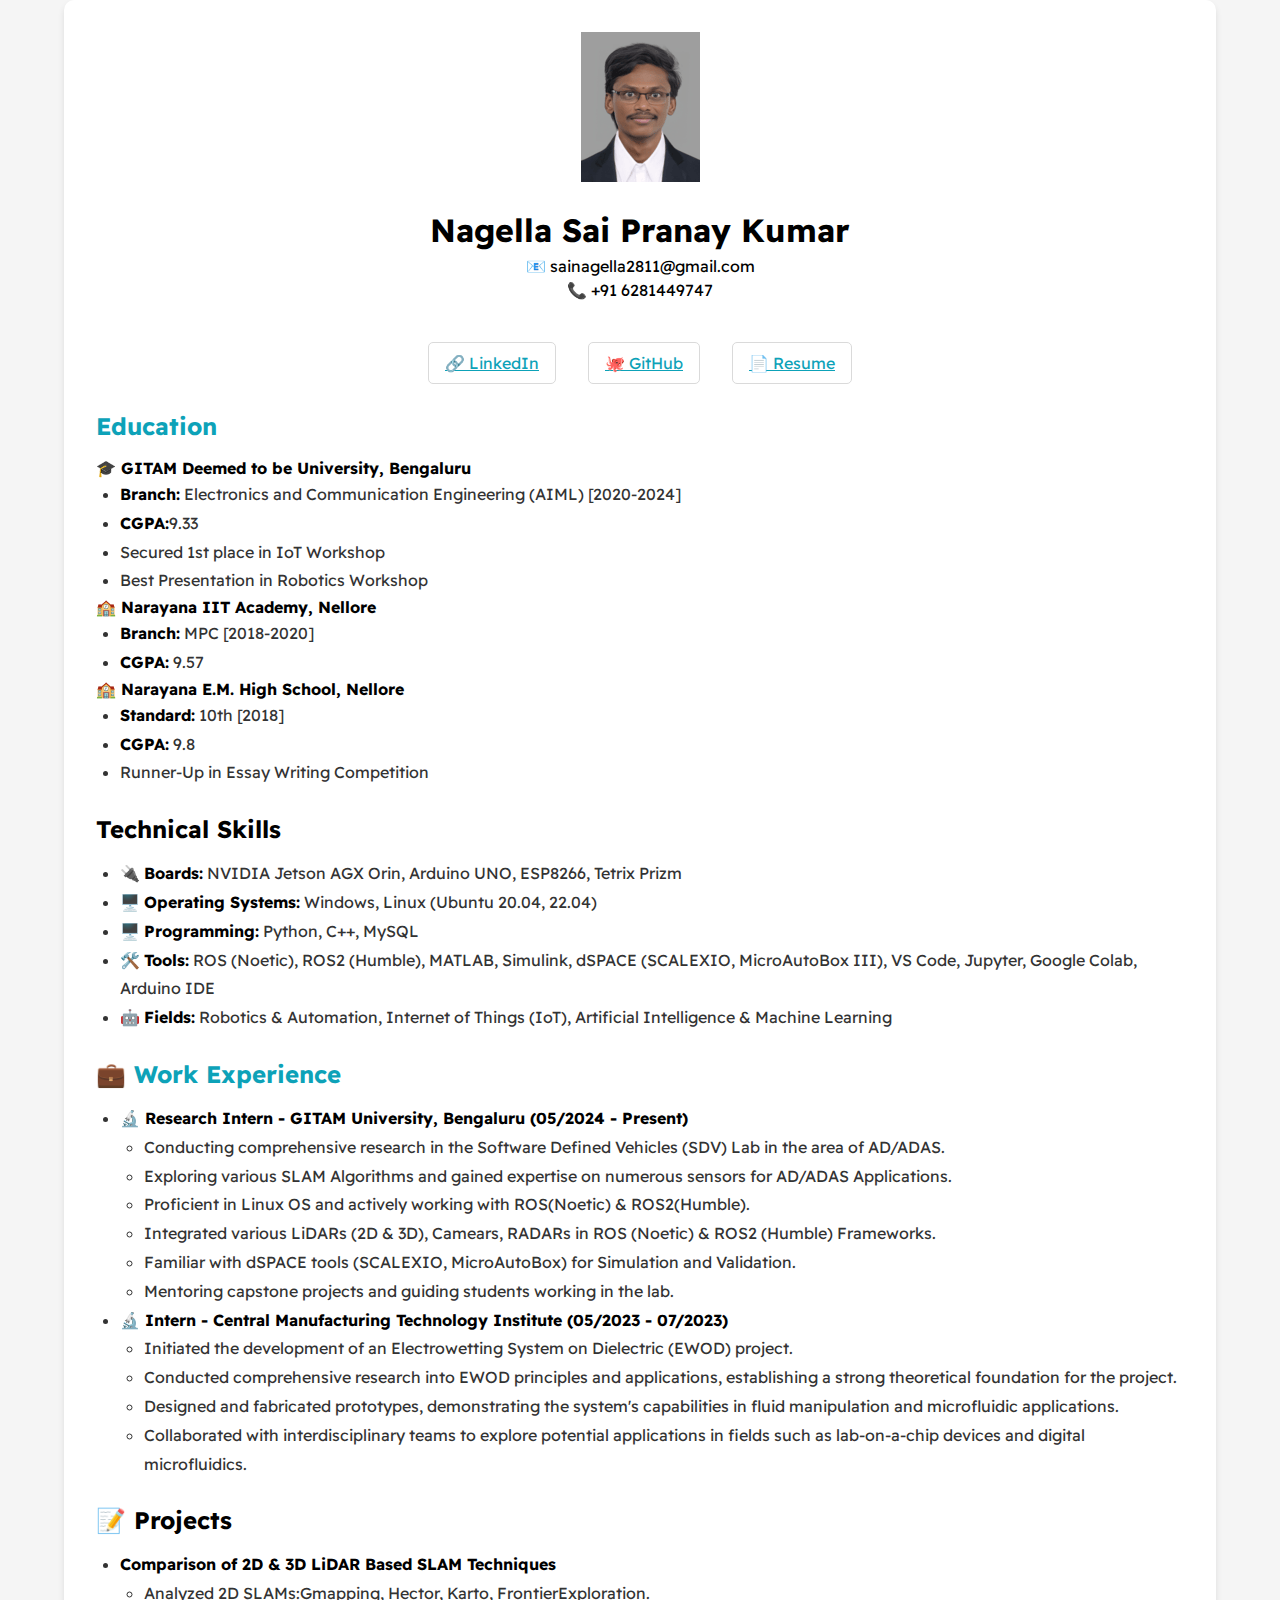
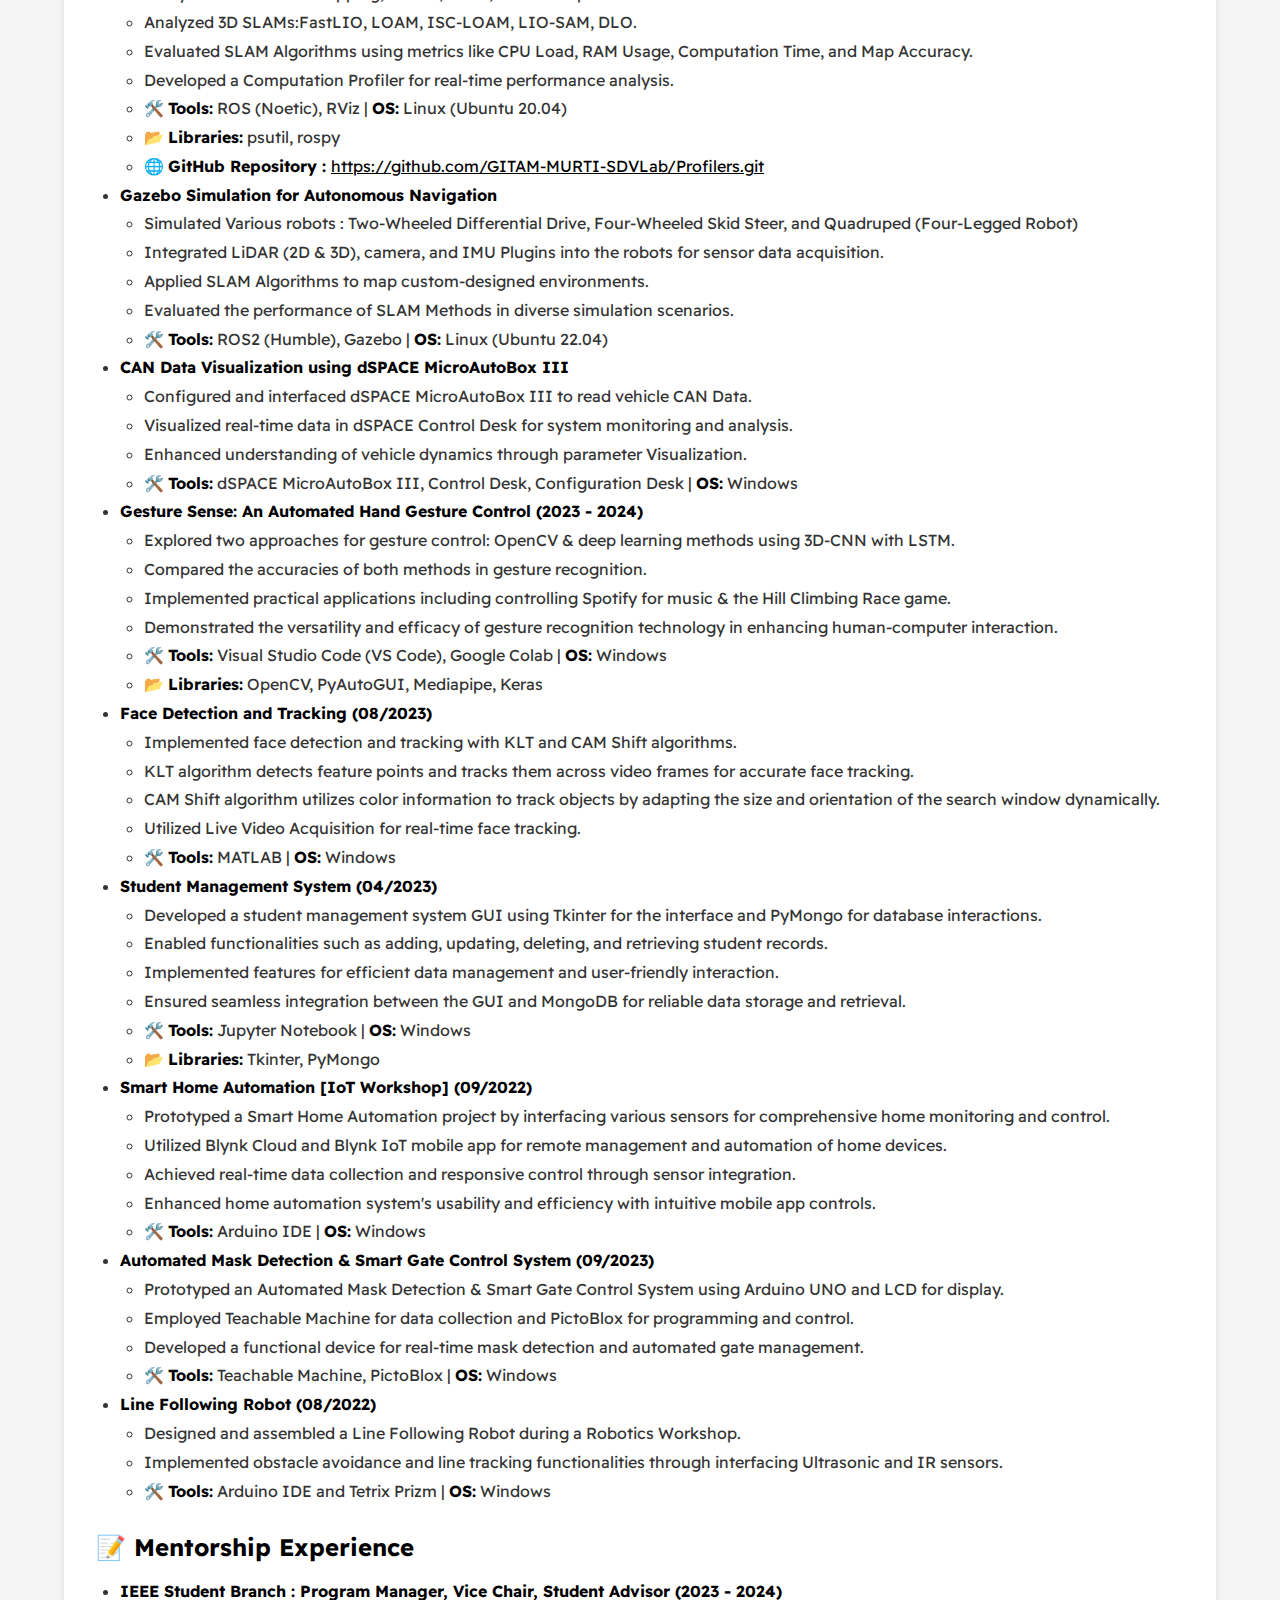
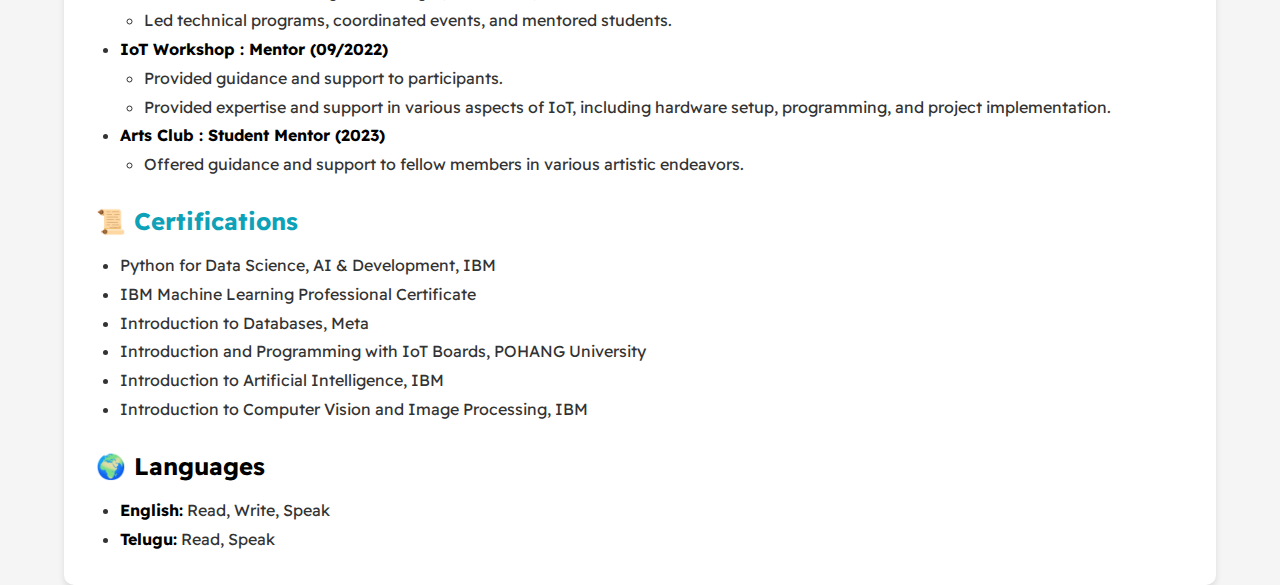
==== commit 508a8cd4: "Updated index.html" ====
--- a/index.html
+++ b/index.html
@@ -55,10 +55,10 @@
         <section class="section--page">
             <h2><b>Technical Skills</b></h2>
             <ul>
-                <li>🔌 <b>Boards:</b> Arduino UNO, ESP8266, Tetrix Prizm</li>
-                <li>🖥️ <b>Operating Systems:</b> Windows, Linux</li>
+                <li>🔌 <b>Boards:</b> NVIDIA Jetson AGX Orin, Arduino UNO, ESP8266, Tetrix Prizm</li>
+                <li>🖥️ <b>Operating Systems:</b> Windows, Linux (Ubuntu 20.04, 22.04)</li>
                 <li>🖥️ <b>Programming:</b> Python, C++, MySQL</li>
-                <li>🛠️ <b>Tools:</b> MATLAB, VS Code, Jupyter, Google Colab, Arduino IDE, ROS, ROS2</li>
+                <li>🛠️ <b>Tools:</b> ROS (Noetic), ROS2 (Humble), MATLAB, Simulink, dSPACE (SCALEXIO, MicroAutoBox III), VS Code, Jupyter, Google Colab, Arduino IDE</li>
                 <li>🤖 <b>Fields:</b> Robotics & Automation, Internet of Things (IoT), Artificial Intelligence & Machine Learning</li>
             </ul>
         </section>
@@ -71,8 +71,10 @@
                     <ul>
                         <li>Conducting comprehensive research in the Software Defined Vehicles (SDV) Lab in the area of AD/ADAS.</li>
                         <li>Exploring various SLAM Algorithms and gained expertise on numerous sensors for AD/ADAS Applications.</li>
-                        <li>Got familiar with Linux OS and Learned ROS(Noetic) & ROS2(Humble).</li>
+                        <li>Proficient in Linux OS and actively working with ROS(Noetic) & ROS2(Humble).</li>
+                        <li>Integrated various LiDARs (2D & 3D), Camears, RADARs in ROS (Noetic) & ROS2 (Humble) Frameworks.</li>
                         <li>Familiar with dSPACE tools (SCALEXIO, MicroAutoBox) for Simulation and Validation.</li>
+                        <li>Mentoring capstone projects and guiding students working in the lab.</li>
                     </ul>
                 </li>
                 <li>
